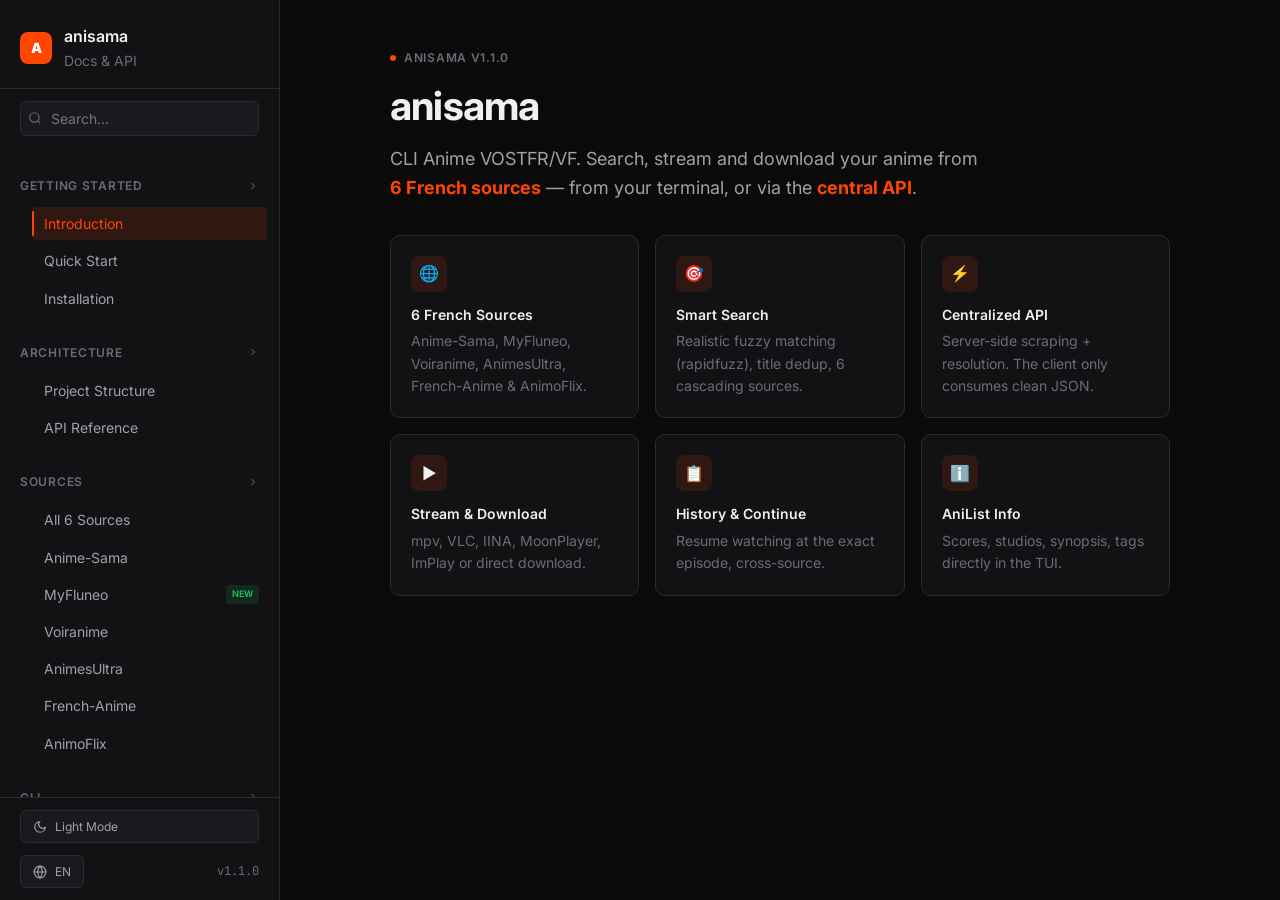
==== src/web/index.html @ baf7905d "Initial commit: anisama API v2" ====
<!DOCTYPE html>
<html lang="en" data-theme="dark">
<head>
<meta charset="UTF-8">
<meta name="viewport" content="width=device-width, initial-scale=1.0">
<title>anisama — Documentation & API Reference</title>
<link rel="preconnect" href="https://fonts.googleapis.com">
<link href="https://fonts.googleapis.com/css2?family=Inter:wght@400;500;600;700;900&family=JetBrains+Mono:wght@400;500;600&display=swap" rel="stylesheet">
<link rel="stylesheet" href="styles.css">
</head>
<body>

<div class="sidebar-overlay" id="overlay" onclick="closeSidebar()"></div>
<button class="mobile-toggle" id="menuBtn" onclick="toggleSidebar()">☰</button>

<!-- SIDEBAR -->
<aside class="sidebar" id="sidebar">
  <div class="sidebar-header">
    <div class="sidebar-logo">A</div>
    <div class="sidebar-brand">anisama<span data-i18n="sidebar.docs_api">Docs & API</span></div>
  </div>
  <div class="sidebar-search">
    <svg viewBox="0 0 24 24" fill="none" stroke="currentColor" stroke-width="2"><circle cx="11" cy="11" r="8"/><line x1="21" y1="21" x2="16.65" y2="16.65"/></svg>
    <input type="text" id="sInput" placeholder="Search..." data-i18n-placeholder="sidebar.search_placeholder" oninput="filterNav(this.value)">
  </div>
  <nav class="sidebar-nav" id="nav">
    <div class="nav-group">
      <div class="nav-group-header" onclick="toggleGroup(this)" data-i18n="nav.getting_started">Getting Started<svg viewBox="0 0 24 24" fill="none" stroke="currentColor" stroke-width="2"><polyline points="9 18 15 12 9 6"/></svg></div>
      <ul class="nav-group-items">
        <li><a class="nav-group-item active" href="#" onclick="return showPage('intro',this)" data-i18n="nav.introduction">Introduction</a></li>
        <li><a class="nav-group-item" href="#" onclick="return showPage('quick',this)" data-i18n="nav.quick_start">Quick Start</a></li>
        <li><a class="nav-group-item" href="#" onclick="return showPage('install',this)" data-i18n="nav.installation">Installation</a></li>
      </ul>
    </div>
    <div class="nav-group">
      <div class="nav-group-header" onclick="toggleGroup(this)" data-i18n="nav.architecture">Architecture<svg viewBox="0 0 24 24" fill="none" stroke="currentColor" stroke-width="2"><polyline points="9 18 15 12 9 6"/></svg></div>
      <ul class="nav-group-items">
        <li><a class="nav-group-item" href="#" onclick="return showPage('arch',this)" data-i18n="nav.project_structure">Project Structure</a></li>
        <li><a class="nav-group-item" href="#" onclick="return showPage('api-ref',this)" data-i18n="nav.api_reference">API Reference</a></li>
      </ul>
    </div>
    <div class="nav-group">
      <div class="nav-group-header" onclick="toggleGroup(this)" data-i18n="nav.sources">Sources<svg viewBox="0 0 24 24" fill="none" stroke="currentColor" stroke-width="2"><polyline points="9 18 15 12 9 6"/></svg></div>
      <ul class="nav-group-items">
        <li><a class="nav-group-item" href="#" onclick="return showPage('sources',this)" data-i18n="nav.all_sources">All 6 Sources</a></li>
        <li><a class="nav-group-item" href="#" onclick="return showPage('animesama',this)">Anime-Sama</a></li>
        <li><a class="nav-group-item" href="#" onclick="return showPage('myfluneo',this)">MyFluneo <span class="badge new">NEW</span></a></li>
        <li><a class="nav-group-item" href="#" onclick="return showPage('voiranime',this)">Voiranime</a></li>
        <li><a class="nav-group-item" href="#" onclick="return showPage('animesultra',this)">AnimesUltra</a></li>
        <li><a class="nav-group-item" href="#" onclick="return showPage('frenchanime',this)">French-Anime</a></li>
        <li><a class="nav-group-item" href="#" onclick="return showPage('animoflix',this)">AnimoFlix</a></li>
      </ul>
    </div>
    <div class="nav-group">
      <div class="nav-group-header" onclick="toggleGroup(this)" data-i18n="nav.cli">CLI<svg viewBox="0 0 24 24" fill="none" stroke="currentColor" stroke-width="2"><polyline points="9 18 15 12 9 6"/></svg></div>
      <ul class="nav-group-items">
        <li><a class="nav-group-item" href="#" onclick="return showPage('cli',this)" data-i18n="nav.commands">Commands</a></li>
        <li><a class="nav-group-item" href="#" onclick="return showPage('config',this)" data-i18n="nav.settings">Settings</a></li>
      </ul>
    </div>
    <div class="nav-group">
      <div class="nav-group-header" onclick="toggleGroup(this)" data-i18n="nav.live_demo">Live Demo<svg viewBox="0 0 24 24" fill="none" stroke="currentColor" stroke-width="2"><polyline points="9 18 15 12 9 6"/></svg></div>
      <ul class="nav-group-items">
        <li><a class="nav-group-item" href="#" onclick="return showPage('terminal',this)" data-i18n="nav.web_terminal">Web Terminal <span class="badge new">LIVE</span></a></li>
        <li><a class="nav-group-item" href="#" onclick="return showPage('cmds',this)" data-i18n="nav.terminal_cmds">Terminal Commands</a></li>
      </ul>
    </div>
    <div class="nav-group">
      <div class="nav-group-header" onclick="toggleGroup(this)" data-i18n="nav.support">Support<svg viewBox="0 0 24 24" fill="none" stroke="currentColor" stroke-width="2"><polyline points="9 18 15 12 9 6"/></svg></div>
      <ul class="nav-group-items">
        <li><a class="nav-group-item" href="#" onclick="return showPage('trouble',this)" data-i18n="nav.troubleshooting">Troubleshooting</a></li>
        <li><a class="nav-group-item" href="#" onclick="return showPage('changelog',this)" data-i18n="nav.changelog">Changelog</a></li>
      </ul>
    </div>
  </nav>
  <div class="sidebar-footer">
    <button class="theme-btn" id="themeBtn" onclick="toggleTheme()">
      <svg width="14" height="14" viewBox="0 0 24 24" fill="none" stroke="currentColor" stroke-width="2"><path d="M21 12.79A9 9 0 1 1 11.21 3 7 7 0 0 0 21 12.79z"/></svg>
      <span id="themeLabel" data-i18n="theme.dark">Dark Mode</span>
    </button>
    <button class="lang-btn" id="langBtn" onclick="toggleLang()">
      <svg width="14" height="14" viewBox="0 0 24 24" fill="none" stroke="currentColor" stroke-width="2" stroke-linecap="round" stroke-linejoin="round"><circle cx="12" cy="12" r="10"/><line x1="2" y1="12" x2="22" y2="12"/><path d="M12 2a15.3 15.3 0 0 1 4 10 15.3 15.3 0 0 1-4 10 15.3 15.3 0 0 1-4-10 15.3 15.3 0 0 1 4-10z"/></svg>
      <span id="langLabel">EN</span>
    </button>
    <span class="sidebar-ver">v1.1.0</span>
  </div>
</aside>

<!-- MAIN CONTENT -->
<main class="main">
  <div class="content">

    <!-- PAGE: Intro -->
    <div id="p-intro" class="page active">
      <div class="hero">
        <div class="hero-label"><span class="dot"></span>anisama v1.1.0</div>
        <h1 data-i18n="hero.intro.title">anisama</h1>
        <p data-i18n="hero.intro.desc">CLI Anime VOSTFR/VF. Search, stream and download your anime from <strong style="color:var(--color-accent)">6 French sources</strong> — from your terminal, or via the <strong style="color:var(--color-accent)">central API</strong>.</p>
      </div>
      <div class="grid">
        <div class="card"><div class="icon">🌐</div><h3 data-i18n="card.6_sources">6 French Sources</h3><p data-i18n="card.6_sources.desc">Anime-Sama, MyFluneo, Voiranime, AnimesUltra, French-Anime & AnimoFlix.</p></div>
        <div class="card"><div class="icon">🎯</div><h3 data-i18n="card.smart_search">Smart Search</h3><p data-i18n="card.smart_search.desc">Realistic fuzzy matching (rapidfuzz), title dedup, 6 cascading sources.</p></div>
        <div class="card"><div class="icon">⚡</div><h3 data-i18n="card.api">Centralized API</h3><p data-i18n="card.api.desc">Server-side scraping + resolution. The client only consumes clean JSON.</p></div>
        <div class="card"><div class="icon">▶️</div><h3 data-i18n="card.stream">Stream & Download</h3><p data-i18n="card.stream.desc">mpv, VLC, IINA, MoonPlayer, ImPlay or direct download.</p></div>
        <div class="card"><div class="icon">📋</div><h3 data-i18n="card.history">History & Continue</h3><p data-i18n="card.history.desc">Resume watching at the exact episode, cross-source.</p></div>
        <div class="card"><div class="icon">ℹ️</div><h3 data-i18n="card.anilist">AniList Info</h3><p data-i18n="card.anilist.desc">Scores, studios, synopsis, tags directly in the TUI.</p></div>
      </div>
    </div>

    <!-- PAGE: Quick Start -->
    <div id="p-quick" class="page">
      <div class="hero"><div class="hero-label"><span class="dot"></span>Getting Started</div><h1 data-i18n="hero.quick.title">Quick Start</h1><p data-i18n="hero.quick.desc">Install and get running in 30 seconds.</p></div>
      <div class="code-block">
        <div class="code-bar"><span class="code-dot r"></span><span class="code-dot y"></span><span class="code-dot g"></span><span class="code-title">bash</span></div>
        <div class="code-body">
<span class="c-comment" data-i18n="quick.code.comment1"># Install with pip</span>
<span class="c-cmd">$</span> pip install anisama

<span class="c-comment" data-i18n="quick.code.comment2"># Launch interactive TUI</span>
<span class="c-cmd">$</span> anisama

<span class="c-comment" data-i18n="quick.code.comment3"># Or search directly</span>
<span class="c-cmd">$</span> anisama "one piece" -e 1-5
        </div>
      </div>
      <p data-i18n="quick.tui">The interactive TUI launches automatically. <kbd>↑</kbd><kbd>↓</kbd> to navigate, <kbd>Enter</kbd> to confirm, <kbd>Esc</kbd> to go back.</p>
    </div>

    <!-- PAGE: Install -->
    <div id="p-install" class="page">
      <div class="hero"><div class="hero-label"><span class="dot"></span>Getting Started</div><h1 data-i18n="hero.install.title">Installation</h1><p data-i18n="hero.install.desc">PyPI or source — your choice.</p></div>
      <h2 data-i18n="install.pypi">From PyPI</h2>
      <div class="code-block"><div class="code-bar"><span class="code-dot r"></span><span class="code-dot y"></span><span class="code-dot g"></span><span class="code-title">bash</span></div><div class="code-body"><span class="c-cmd">$</span> pip install anisama</div></div>
      <h2 data-i18n="install.source">From Source</h2>
      <div class="code-block"><div class="code-bar"><span class="code-dot r"></span><span class="code-dot y"></span><span class="code-dot g"></span><span class="code-title">bash</span></div><div class="code-body">
<span class="c-cmd">$</span> git clone https://github.com/6sfy/anisama.git
<span class="c-cmd">$</span> cd anisama
<span class="c-cmd">$</span> pip install -e .
<span class="c-cmd">$</span> anisama
      </div></div>
      <p data-i18n="install.windows"><strong>Windows:</strong> use <code>python -m src</code> from the project root, or install with <code>pip install -e .</code></p>
      <h2 data-i18n="install.api_server">API Server (optional)</h2>
      <p data-i18n="install.api_server.desc">If you want to host your own central API:</p>
      <div class="code-block"><div class="code-bar"><span class="code-dot r"></span><span class="code-dot y"></span><span class="code-dot g"></span><span class="code-title">bash</span></div><div class="code-body">
<span class="c-cmd">$</span> cd api
<span class="c-cmd">$</span> python run.py
<span class="c-comment" data-i18n="install.api.comment"># Server starts on http://0.0.0.0:20100</span>
      </div></div>
    </div>

    <!-- PAGE: Architecture -->
    <div id="p-arch" class="page">
      <div class="hero"><div class="hero-label"><span class="dot"></span>Architecture</div><h1 data-i18n="hero.arch.title">Project Structure</h1><p data-i18n="hero.arch.desc">Modular codebase: CLI client + API server.</p></div>

      <h2 data-i18n="arch.api_server">API Server</h2>
      <div class="arch-grid">
        <div class="arch-card">
          <div class="a-title" data-i18n="arch.core">📦 Core</div>
          <div class="a-files" data-i18n="arch.core.desc">src/core/<br> <span>cache.py</span> — catalogue & merge<br> <span>scraper.py</span> — Anime-Sama / Voiranime / 3 alt sources<br> <span>scraper_myfluneo.py</span> — MyFluneo (Playwright)<br> <span>resolver.py</span> — video URL extraction<br> <span>search.py</span> — fuzzy search</div>
        </div>
        <div class="arch-card">
          <div class="a-title" data-i18n="arch.api_layer">🌐 API Layer</div>
          <div class="a-files" data-i18n="arch.api_layer.desc">src/api/<br> <span>server.py</span> — HTTP handler<br> <span>routes/</span> — search, episodes, resolve, catalog, stats, info, player<br> <span>db/</span> — SQLite + background indexer<br> <span>utils/</span> — http helpers, text utils</div>
        </div>
        <div class="arch-card">
          <div class="a-title" data-i18n="arch.web_docs">🎨 Web Docs</div>
          <div class="a-files" data-i18n="arch.web_docs.desc">src/web/<br> <span>index.html</span><br> <span>styles.css</span><br> <span>script.js</span></div>
        </div>
      </div>

      <h2 data-i18n="arch.cli_client">CLI Client</h2>
      <div class="arch-grid">
        <div class="arch-card">
          <div class="a-title" data-i18n="arch.interface">🖥️ Interface</div>
          <div class="a-files" data-i18n="arch.interface.desc">src/<br> <span>main.py</span> — TUI, menus, flows<br> <span>player.py</span> — mpv/vlc/iina detection<br> <span>api_client.py</span> — API consumer</div>
        </div>
        <div class="arch-card">
          <div class="a-title" data-i18n="arch.config">🔧 Config</div>
          <div class="a-files" data-i18n="arch.config.desc">data/<br> <span>catalog.json</span><br> <span>settings.json</span><br> <span>history.json</span></div>
        </div>
      </div>
    </div>

    <!-- PAGE: API Reference -->
    <div id="p-api-ref" class="page">
      <div class="hero"><div class="hero-label"><span class="dot"></span>API v2</div><h1 data-i18n="hero.api.title">API Reference</h1><p data-i18n="hero.api.desc">All JSON endpoints from the central API.</p></div>

      <h2 data-i18n="api.base_url">Base URL</h2>
      <div class="code-block"><div class="code-bar"><span class="code-dot r"></span><span class="code-dot y"></span><span class="code-dot g"></span><span class="code-title">url</span></div><div class="code-body">https://anisama.sexcaller.lol</div></div>

      <h2 data-i18n="api.endpoints">Endpoints</h2>
      <div class="table-wrap">
        <table>
          <thead><tr><th data-i18n="api.method">Method</th><th data-i18n="api.endpoint">Endpoint</th><th data-i18n="api.description">Description</th></tr></thead>
          <tbody>
            <tr><td><code>GET</code></td><td><code>/api/v2/search?q=QUERY</code></td><td>Search across all 6 sources. Returns deduped results with real fuzzy scores (0-100).</td></tr>
            <tr><td><code>GET</code></td><td><code>/api/v2/catalog?source=all&page=1&limit=50&q=TEXT</code></td><td>Browse the full catalog with filters, pagination and text search.</td></tr>
            <tr><td><code>GET</code></td><td><code>/api/v2/stats</code></td><td>Global stats: counts by source, top genres, year range.</td></tr>
            <tr><td><code>GET</code></td><td><code>/api/v2/episodes?source=SRC&slug=SLUG</code></td><td>Get episode list for an anime. Supports: anime-sama, myfluneo, voiranime, animesultra, frenchanime, animoflix.</td></tr>
            <tr><td><code>GET</code></td><td><code>/api/v2/resolve?url=URL&source=SRC</code></td><td>Resolve any embed URL to a direct video URL.</td></tr>
            <tr><td><code>GET</code></td><td><code>/api/v2/resolve-episode?source=SRC&slug=SLUG&num=NUM</code></td><td>Resolve a specific episode number. Uses absolute episode numbering for multi-season anime.</td></tr>
            <tr><td><code>GET</code></td><td><code>/api/v2/sources</code></td><td>List all available sources with entry counts.</td></tr>
            <tr><td><code>GET</code></td><td><code>/api/v2/info?title=TITLE</code></td><td>AniList info for an anime (score, studios, synopsis).</td></tr>
            <tr><td><code>GET</code></td><td><code>/player?url=URL&title=TITLE</code></td><td>HTML player page with iframe.</td></tr>
          </tbody>
        </table>
      </div>

      <h2 data-i18n="api.example_search">Example: Search</h2>
      <div class="code-block"><div class="code-bar"><span class="code-dot r"></span><span class="code-dot y"></span><span class="code-dot g"></span><span class="code-title">bash</span></div><div class="code-body">
<span class="c-cmd">$</span> curl "https://anisama.sexcaller.lol/api/v2/search?q=naruto"
<span class="c-comment" data-i18n="api.example_search.comment"># Returns deduped results with realistic scores</span>
      </div></div>

      <h2 data-i18n="api.example_catalog">Example: Catalog</h2>
      <div class="code-block"><div class="code-bar"><span class="code-dot r"></span><span class="code-dot y"></span><span class="code-dot g"></span><span class="code-title">bash</span></div><div class="code-body">
<span class="c-cmd">$</span> curl "https://anisama.sexcaller.lol/api/v2/catalog?source=myfluneo&limit=100"
<span class="c-cmd">$</span> curl "https://anisama.sexcaller.lol/api/v2/catalog?q=attack+on+titan"
      </div></div>
    </div>

    <!-- PAGE: All Sources -->
    <div id="p-sources" class="page">
      <div class="hero"><div class="hero-label"><span class="dot"></span>Sources</div><h1 data-i18n="hero.sources.title">6 French Sources</h1><p data-i18n="hero.sources.desc">All platforms integrated into the API and CLI.</p></div>
      <div class="src-grid">
        <div class="src-card"><div class="s-name">Anime-Sama</div><div class="s-desc" data-i18n="sources.animesama.desc">Main source. ~1500 entries. Embed players: vidmoly, sendvid, sibnet, smoothpre, streamwish, oneupload.</div><span class="s-tag" data-i18n="sources.animesama.tag">Main</span></div>
        <div class="src-card"><div class="s-name">MyFluneo</div><div class="s-desc" data-i18n="sources.myfluneo.desc">~5400 entries. Next.js SPA. Playwright scraping. Hosts: vidmoly, streamtape.</div><span class="s-tag" data-i18n="sources.myfluneo.tag">NEW</span></div>
        <div class="src-card"><div class="s-name">Voiranime</div><div class="s-desc" data-i18n="sources.voiranime.desc">~960 entries. Internal video resolution.</div><span class="s-tag" data-i18n="sources.voiranime.tag">Secondary</span></div>
        <div class="src-card"><div class="s-name">AnimesUltra</div><div class="s-desc" data-i18n="sources.animesultra.desc">~2600 entries via sitemap XML. Hosts: vidmoly, sendvid, sibnet, vidstream.</div><span class="s-tag" data-i18n="sources.animesultra.tag">NEW</span></div>
        <div class="src-card"><div class="s-name">French-Anime</div><div class="s-desc" data-i18n="sources.frenchanime.desc">Hosts: luluvdo, vidmoly, vidara. Scraped via homepage.</div><span class="s-tag" data-i18n="sources.frenchanime.tag">NEW</span></div>
        <div class="src-card"><div class="s-name">AnimoFlix</div><div class="s-desc" data-i18n="sources.animoflix.desc">Hosts: sendvid, sibnet. Playwright fallback for JS-rendered episodes.</div><span class="s-tag" data-i18n="sources.animoflix.tag">NEW</span></div>
      </div>
    </div>

    <!-- PAGE: Anime-Sama -->
    <div id="p-animesama" class="page">
      <div class="hero"><div class="hero-label"><span class="dot"></span>Sources</div><h1>Anime-Sama</h1><p data-i18n="hero.animesama.desc">Main source VOSTFR/VF.</p></div>
      <p data-i18n="animesama.p1">Anime-Sama is the main source with <strong>~1500 entries</strong>. The site uses external embed players:</p>
      <ul>
        <li data-i18n="animesama.li1"><strong>vidmoly</strong> — video embed player</li>
        <li data-i18n="animesama.li2"><strong>sendvid</strong> — direct MP4 player</li>
        <li data-i18n="animesama.li3"><strong>sibnet</strong> — russian video host</li>
        <li data-i18n="animesama.li4"><strong>smoothpre</strong> — embed player</li>
        <li data-i18n="animesama.li5"><strong>streamwish</strong> — video host</li>
        <li data-i18n="animesama.li6"><strong>oneupload</strong> — video upload</li>
      </ul>
      <p data-i18n="animesama.p2">The multiple mirror system enables automatic fallback. Speed-testing picks the fastest mirror. <code>Scan</code> / <code>Manhwa</code> / <code>Webtoon</code> seasons are automatically filtered.</p>
    </div>

    <!-- PAGE: Voiranime -->
    <div id="p-voiranime" class="page">
      <div class="hero"><div class="hero-label"><span class="dot"></span>Sources</div><h1>Voiranime</h1><p data-i18n="hero.voiranime.desc">Secondary source VOSTFR/VF.</p></div>
      <p data-i18n="voiranime.p1">Voiranime provides an alternative catalog with its own internal video resolution system. <strong>~960 entries</strong> merged into the main catalog via <code>alt_source</code>.</p>
    </div>

    <!-- PAGE: MyFluneo -->
    <div id="p-myfluneo" class="page">
      <div class="hero"><div class="hero-label"><span class="dot"></span>Sources</div><h1>MyFluneo <span style="background:rgba(34,197,94,.12);color:#22c55e;font-size:9px;font-weight:700;padding:2px 8px;border-radius:4px;text-transform:uppercase;letter-spacing:.04em">NEW</span></h1><p data-i18n="hero.myfluneo.desc">~5400 French entries.</p></div>
      <p data-i18n="myfluneo.p1">MyFluneo (myfluneo.eu) is a <strong>new French source</strong> with <strong>~5400 entries</strong> VOSTFR/VF. The site is built with Next.js:</p>
      <ul>
        <li data-i18n="myfluneo.li1"><strong>vidmoly.biz</strong> — MP4 embed player</li>
        <li data-i18n="myfluneo.li2"><strong>streamtape.com</strong> — embed player</li>
      </ul>
      <p data-i18n="myfluneo.p2">Server-side scraped with <strong>Playwright</strong> (Next.js RSC). Episodes and resolutions are pre-cacheable.</p>
    </div>

    <!-- PAGE: AnimesUltra -->
    <div id="p-animesultra" class="page">
      <div class="hero"><div class="hero-label"><span class="dot"></span>Sources</div><h1>AnimesUltra</h1><p data-i18n="hero.animesultra.desc">~2600 entries via XML sitemap.</p></div>
      <p data-i18n="animesultra.p1">AnimesUltra (ww.animesultra.org) uses a <strong>sitemap.xml</strong> to expose its full catalog (~2600 URLs).</p>
      <ul>
        <li data-i18n="animesultra.li1"><strong>vidmoly</strong>, <strong>sendvid</strong>, <strong>sibnet</strong>, <strong>vidstream.pro</strong></li>
      </ul>
      <p data-i18n="animesultra.p2">Resolution uses the <code>data-embed</code> attribute on server buttons. No dynamic JS required for the catalog.</p>
    </div>

    <!-- PAGE: French-Anime -->
    <div id="p-frenchanime" class="page">
      <div class="hero"><div class="hero-label"><span class="dot"></span>Sources</div><h1>French-Anime</h1><p data-i18n="hero.frenchanime.desc">Homepage scraping.</p></div>
      <p data-i18n="frenchanime.p1">French-Anime (french-anime.com) lists recent animes on its homepage.</p>
      <ul>
        <li data-i18n="frenchanime.li1"><strong>luluvdo.com</strong> — main host</li>
        <li data-i18n="frenchanime.li2"><strong>vidmoly.biz</strong>, <strong>vidara.to</strong></li>
      </ul>
      <p data-i18n="frenchanime.p2">Resolution goes through iframe extraction from the episode page.</p>
    </div>

    <!-- PAGE: AnimoFlix -->
    <div id="p-animoflix" class="page">
      <div class="hero"><div class="hero-label"><span class="dot"></span>Sources</div><h1>AnimoFlix</h1><p data-i18n="hero.animoflix.desc">JS-heavy site with Playwright fallback.</p></div>
      <p data-i18n="animoflix.p1">AnimoFlix (animoflix.to) is a modern site with JavaScript rendering:</p>
      <ul>
        <li data-i18n="animoflix.li1"><strong>sendvid</strong>, <strong>sibnet.ru</strong></li>
      </ul>
      <p data-i18n="animoflix.p2">The catalog is statically scraped via <code>/catalogue/</code>. Episodes use a <strong>Playwright fallback</strong> if static HTML is not enough. Server tabs are simulated via automated clicks.</p>
    </div>

    <!-- PAGE: CLI -->
    <div id="p-cli" class="page">
      <div class="hero"><div class="hero-label"><span class="dot"></span>CLI</div><h1 data-i18n="hero.cli.title">Commands</h1><p data-i18n="hero.cli.desc">All available flags.</p></div>
      <div class="table-wrap">
        <table>
          <thead><tr><th data-i18n="cli.flag">Flag</th><th data-i18n="cli.desc">Description</th></tr></thead>
          <tbody>
            <tr><td><code>--lang vostfr/vf</code></td><td data-i18n="cli.lang">Language filter</td></tr>
            <tr><td><code>--dub</code></td><td data-i18n="cli.dub">Shortcut for VF</td></tr>
            <tr><td><code>-d, --download</code></td><td data-i18n="cli.download">Download instead of stream</td></tr>
            <tr><td><code>-e, --episodes</code></td><td data-i18n="cli.episodes">Range: <code>5</code>, <code>1-5</code>, <code>1,3,5</code></td></tr>
            <tr><td><code>-p, --player</code></td><td data-i18n="cli.player">mpv, vlc, iina, moonplayer, implay</td></tr>
            <tr><td><code>-U, --update</code></td><td data-i18n="cli.update">Force catalog refresh</td></tr>
            <tr><td><code>--settings</code></td><td data-i18n="cli.settings">Settings menu</td></tr>
            <tr><td><code>-q, --quiet</code></td><td data-i18n="cli.quiet">Reduce output verbosity</td></tr>
          </tbody>
        </table>
      </div>
      <div class="code-block"><div class="code-bar"><span class="code-dot r"></span><span class="code-dot y"></span><span class="code-dot g"></span><span class="code-title">bash</span></div><div class="code-body">
<span class="c-comment" data-i18n="cli.code.comment"># Examples</span>
<span class="c-cmd">$</span> anisama "demon slayer"
<span class="c-cmd">$</span> anisama "one piece" -e 1-5
<span class="c-cmd">$</span> anisama "attack on titan" -e 1,3,5 --lang vf
<span class="c-cmd">$</span> anisama -p vlc "berserk"
      </div></div>
    </div>

    <!-- PAGE: Config -->
    <div id="p-config" class="page">
      <div class="hero"><div class="hero-label"><span class="dot"></span>CLI</div><h1 data-i18n="hero.config.title">Settings</h1><p data-i18n="hero.config.desc">Configurable options.</p></div>
      <p data-i18n="config.p1">Edit <code>data/settings.json</code> or the TUI Settings menu.</p>
      <div class="table-wrap">
        <table>
          <thead><tr><th data-i18n="config.setting">Setting</th><th data-i18n="config.default">Default</th><th data-i18n="config.description">Description</th></tr></thead>
          <tbody>
            <tr><td><code>lang</code></td><td>None</td><td data-i18n="config.lang">Default language (vostfr/vf)</td></tr>
            <tr><td><code>player</code></td><td>Auto</td><td data-i18n="config.player">Default video player</td></tr>
            <tr><td><code>prefer_mp4</code></td><td>True</td><td data-i18n="config.prefer_mp4">Prefer MP4 over HLS</td></tr>
            <tr><td><code>auto_next</code></td><td>False</td><td data-i18n="config.auto_next">Auto-play next episode</td></tr>
            <tr><td><code>download_dir</code></td><td>downloads</td><td data-i18n="config.download_dir">Download folder</td></tr>
            <tr><td><code>cache_hours</code></td><td>24</td><td data-i18n="config.cache_hours">Catalog cache lifetime</td></tr>
            <tr><td><code>proxy</code></td><td>""</td><td data-i18n="config.proxy">HTTP Proxy (e.g. http://127.0.0.1:8080)</td></tr>
          </tbody>
        </table>
      </div>
    </div>

    <!-- PAGE: Terminal -->
    <div id="p-terminal" class="page">
      <div class="hero">
        <div class="hero-label"><span class="dot live"></span>Live Demo <span style="background:rgba(34,197,94,.12);color:#22c55e;font-size:9px;font-weight:700;padding:2px 8px;border-radius:4px;text-transform:uppercase;letter-spacing:.04em">LIVE</span></div>
        <h1 data-i18n="hero.terminal.title">Web Terminal</h1>
        <p data-i18n="hero.terminal.desc">Search and explore animes live. Real API calls across all 6 sources.</p>
      </div>
      <div class="term">
        <div class="term-bar">
          <span class="term-dot r"></span><span class="term-dot y"></span><span class="term-dot g"></span>
          <span class="term-title">anisama@web ~ %</span>
        </div>
        <div class="term-body" id="termOut">
          <div class="l t-muted" data-i18n="term.welcome1">anisama Web Terminal — <span class="t-accent">help</span> for commands.</div>
          <div class="l t-muted" data-i18n="term.welcome2">Sources: Anime-Sama · MyFluneo · Voiranime · AnimesUltra · French-Anime · AnimoFlix</div>
        </div>
        <div class="term-in">
          <span class="prompt">anisama@web:~$</span>
          <input type="text" id="termIn" autofocus spellcheck="false" autocomplete="off" placeholder="help">
        </div>
      </div>
    </div>

    <!-- PAGE: Terminal Commands -->
    <div id="p-cmds" class="page">
      <div class="hero"><div class="hero-label"><span class="dot"></span>Live Demo</div><h1 data-i18n="hero.cmds.title">Terminal Commands</h1></div>
      <div class="table-wrap">
        <table>
          <thead><tr><th data-i18n="cmds.command">Command</th><th data-i18n="cmds.description">Description</th><th data-i18n="cmds.example">Example</th></tr></thead>
          <tbody>
            <tr><td><code>help</code></td><td data-i18n="cmds.help">Show help</td><td>help</td></tr>
            <tr><td><code>search &lt;query&gt;</code></td><td data-i18n="cmds.search">Search across 6 sources</td><td>search naruto</td></tr>
            <tr><td><code>[num]</code></td><td data-i18n="cmds.num">Show episodes of a result</td><td>0</td></tr>
            <tr><td><code>play &lt;ep&gt;</code></td><td data-i18n="cmds.play">Resolve video URL + open player</td><td>play 1</td></tr>
            <tr><td><code>sources</code></td><td data-i18n="cmds.sources">List the 6 sources</td><td>sources</td></tr>
            <tr><td><code>stats</code></td><td data-i18n="cmds.stats">Catalog stats</td><td>stats</td></tr>
            <tr><td><code>clear</code></td><td data-i18n="cmds.clear">Clear the terminal</td><td>clear</td></tr>
          </tbody>
        </table>
      </div>
    </div>

    <!-- PAGE: Troubleshooting -->
    <div id="p-trouble" class="page">
      <div class="hero"><div class="hero-label"><span class="dot"></span>Support</div><h1 data-i18n="hero.trouble.title">Troubleshooting</h1></div>
      <div class="ts-item"><h3 data-i18n="trouble.no_results">No results</h3><p data-i18n="trouble.no_results.desc">Search uses fuzzy matching (rapidfuzz). Try shorter terms. The search cascades through 6 sources.</p></div>
      <div class="ts-item"><h3 data-i18n="trouble.player">Player won't launch</h3><p data-i18n="trouble.player.desc">Install mpv or VLC. Use <code>anisama -p vlc "title"</code> to specify the player.</p></div>
      <div class="ts-item"><h3 data-i18n="trouble.windows">Windows import error</h3><p data-i18n="trouble.windows.desc">Run <code>python -m src</code> from the root, or <code>pip install -e .</code> then <code>anisama</code>.</p></div>
      <div class="ts-item"><h3 data-i18n="trouble.domain">Blocked domain</h3><p data-i18n="trouble.domain.desc">Run <code>anisama -U</code> to force a refresh. Auto-detection of active domains.</p></div>
      <div class="ts-item"><h3 data-i18n="trouble.resolve">API returns "Could not resolve"</h3><p data-i18n="trouble.resolve.desc">Some sources use Playwright (MyFluneo, AnimoFlix). Make sure Chromium is installed on the API server.</p></div>
    </div>

    <!-- PAGE: Changelog -->
    <div id="p-changelog" class="page">
      <div class="hero"><div class="hero-label"><span class="dot"></span>Updates</div><h1 data-i18n="hero.changelog.title">Changelog</h1></div>

      <div class="cl-entry">
        <div class="cl-head"><span class="cl-ver">v1.1.0</span><span class="cl-latest" data-i18n="changelog.v110.latest">Latest</span><span class="cl-date">2026-07-18</span></div>
        <div class="cl-body">
          <div class="cl-item"><span class="cl-tag ny">NEW</span><span class="cl-text" data-i18n="changelog.v110.new1"><strong>4 new sources</strong> : MyFluneo (~5400 entries), AnimesUltra (~2600), French-Anime, AnimoFlix. Total : <strong>6 sources</strong>.</span></div>
          <div class="cl-item"><span class="cl-tag ny">NEW</span><span class="cl-text" data-i18n="changelog.v110.new2"><strong>Central API v2</strong> — modular Python server with server-side scraping. The client only consumes clean JSON.</span></div>
          <div class="cl-item"><span class="cl-tag ny">NEW</span><span class="cl-text" data-i18n="changelog.v110.new3">API Routes : <code>/api/v2/catalog</code> (pagination + filters), <code>/api/v2/stats</code> (global stats), <code>/api/v2/resolve-episode</code> (absolute episode resolution).</span></div>
          <div class="cl-item"><span class="cl-tag fx">FIX</span><span class="cl-text" data-i18n="changelog.v110.fx1"><strong>Realistic search scores</strong> — replaces artificial scores (90% for any substring) with rapidfuzz <code>partial_ratio</code> + <code>token_set_ratio</code> with penalty for extra words. No more false positives.</span></div>
          <div class="cl-item"><span class="cl-tag fx">FIX</span><span class="cl-text" data-i18n="changelog.v110.fx2"><strong>Absolute episode numbers</strong> — multi-season episodes (e.g. Naruto Shippuden EP500) are now correctly resolved by accumulating episode counts per season.</span></div>
          <div class="cl-item"><span class="cl-tag fx">FIX</span><span class="cl-text" data-i18n="changelog.v110.fx3"><strong>Interactive menu</strong> — a saved player in settings no longer blocks the main menu launch.</span></div>
          <div class="cl-item"><span class="cl-tag fx">FIX</span><span class="cl-text" data-i18n="changelog.v110.fx4"><strong>Truncated descriptions</strong> — AniList/Jikan synopses now end with <code>...</code> instead of being cut off abruptly.</span></div>
          <div class="cl-item"><span class="cl-tag up">UP</span><span class="cl-text" data-i18n="changelog.v110.up1">Cross-source catalog merge with deduplication by normalized title (<code>alt_source</code>).</span></div>
        </div>
      </div>

      <div class="cl-entry">
        <div class="cl-head"><span class="cl-ver" style="color:var(--color-text-secondary)">v1.0.3</span><span class="cl-date" data-i18n="changelog.v103.date">Original</span></div>
        <div class="cl-body">
          <div class="cl-item"><span class="cl-text" data-i18n="changelog.v103.text">Original release by <a href="https://github.com/6sfy" style="color:var(--color-accent)">6sfy</a> with Anime-Sama and Voiranime. Local catalog, client-side scraping, basic search.</span></div>
        </div>
      </div>
    </div>

  </div>
</main>

<script src="script.js"></script>
</body>
</html>
---- src/web/styles.css ----
/* ======================================================
   anisama Web Docs — Design System
   ====================================================== */

/* ── Reset ── */
*,*::before,*::after{margin:0;padding:0;box-sizing:border-box}

/* ── Variables ── */
:root{
  --space-1:4px;--space-2:8px;--space-3:12px;--space-4:16px;--space-5:20px;--space-6:24px;--space-8:32px;--space-10:40px;--space-12:48px;--space-16:64px;
  --font-body:'Inter',-apple-system,BlinkMacSystemFont,'Segoe UI',sans-serif;
  --font-mono:'JetBrains Mono','Fira Code','Cascadia Code',monospace;
  --text-xs:.75rem;--text-sm:.875rem;--text-base:1rem;--text-lg:1.125rem;--text-xl:1.25rem;--text-2xl:1.5rem;--text-3xl:2rem;--text-4xl:2.5rem;
  --leading-tight:1.15;--leading-snug:1.35;--leading-normal:1.6;
  --weight-normal:400;--weight-medium:500;--weight-semibold:600;--weight-bold:700;--weight-black:900;
  --color-bg-primary:#0a0a0b;--color-bg-secondary:#121214;--color-bg-tertiary:#1a1a1e;--color-bg-elevated:#1e1e24;--color-bg-hover:#25252b;
  --color-border:#2a2a30;--color-border-light:#33333d;
  --color-text-primary:#f0f0f2;--color-text-secondary:#a0a0ab;--color-text-tertiary:#6b6b78;
  --color-accent:#ff4500;--color-accent-hover:#ff5c1a;--color-accent-muted:rgba(255,69,0,.12);
  --sidebar-width:280px;--content-max-width:860px;
  --shadow-sm:0 1px 2px rgba(0,0,0,.3);--shadow-md:0 4px 12px rgba(0,0,0,.4);
  --ease-out:cubic-bezier(.22,1,.36,1);--duration-fast:150ms;--duration-normal:250ms;
}
[data-theme=light]{
  --color-bg-primary:#fff;--color-bg-secondary:#f5f5f7;--color-bg-tertiary:#e8e8ed;--color-bg-elevated:#fff;--color-bg-hover:#ebebf0;
  --color-border:#d4d4dc;--color-border-light:#c7c7d0;
  --color-text-primary:#1d1d1f;--color-text-secondary:#6b6b78;--color-text-tertiary:#9a9aa6;
  --color-accent-muted:rgba(255,69,0,.08);
  --shadow-sm:0 1px 2px rgba(0,0,0,.06);--shadow-md:0 4px 12px rgba(0,0,0,.08);
}

/* ── Base ── */
html{font-size:16px;-webkit-font-smoothing:antialiased;scroll-behavior:smooth}
body{font-family:var(--font-body);font-weight:var(--weight-normal);font-size:var(--text-base);line-height:var(--leading-normal);color:var(--color-text-primary);background:var(--color-bg-primary);transition:background var(--duration-normal) var(--ease-out),color var(--duration-normal) var(--ease-out);display:flex}
::selection{background:var(--color-accent-muted)}
a{color:var(--color-accent);transition:color var(--duration-fast) var(--ease-out);text-decoration:none}
a:hover{color:var(--color-accent-hover)}
h1{font-size:var(--text-4xl);font-weight:var(--weight-bold);line-height:var(--leading-tight);letter-spacing:-.02em;margin-bottom:var(--space-4)}
h2{font-size:var(--text-2xl);font-weight:var(--weight-semibold);line-height:var(--leading-tight);letter-spacing:-.02em;margin-bottom:var(--space-3);margin-top:var(--space-12)}
h2:first-child{margin-top:0}h3{font-size:var(--text-lg);font-weight:var(--weight-semibold);margin-bottom:var(--space-2);margin-top:var(--space-8)}
p{margin-bottom:var(--space-4);color:var(--color-text-secondary)}
code{font-family:var(--font-mono);font-size:.875em;padding:.15em .4em;border-radius:4px;background:var(--color-bg-tertiary);border:1px solid var(--color-border);color:var(--color-accent)}
pre{font-family:var(--font-mono);font-size:var(--text-sm);line-height:1.7;padding:var(--space-5);border-radius:8px;background:var(--color-bg-secondary);border:1px solid var(--color-border);overflow-x:auto;margin-bottom:var(--space-5)}
pre code{padding:0;background:0 0;border:none;color:inherit}
ul,ol{padding-left:var(--space-5);margin-bottom:var(--space-5);color:var(--color-text-secondary);line-height:1.8}
li{margin-bottom:var(--space-1)}
strong{color:var(--color-text-primary)}kbd{font-family:var(--font-mono);font-size:.8em;padding:2px 6px;border-radius:4px;background:var(--color-bg-tertiary);border:1px solid var(--color-border)}

/* ── Sidebar ── */
.sidebar{position:fixed;top:0;left:0;bottom:0;width:var(--sidebar-width);background:var(--color-bg-secondary);border-right:1px solid var(--color-border);display:flex;flex-direction:column;z-index:100;overflow:hidden}
.sidebar-header{padding:var(--space-6) var(--space-5) var(--space-4);border-bottom:1px solid var(--color-border);display:flex;align-items:center;gap:var(--space-3)}
.sidebar-logo{width:32px;height:32px;border-radius:8px;background:var(--color-accent);display:flex;align-items:center;justify-content:center;font-weight:var(--weight-black);color:#fff;flex-shrink:0;font-size:14px}
.sidebar-brand{font-weight:var(--weight-semibold);font-size:var(--text-base);color:var(--color-text-primary)}
.sidebar-brand span{color:var(--color-text-tertiary);font-size:var(--text-sm);display:block;font-weight:var(--weight-normal)}
.sidebar-search{padding:var(--space-3) var(--space-5);position:relative}
.sidebar-search input{width:100%;padding:var(--space-2) var(--space-2) var(--space-2) 30px;font-family:var(--font-body);font-size:var(--text-sm);color:var(--color-text-primary);background:var(--color-bg-tertiary);border:1px solid var(--color-border);border-radius:6px;outline:none;transition:border-color var(--duration-fast) var(--ease-out)}
.sidebar-search input:focus{border-color:var(--color-accent);background:var(--color-bg-elevated)}
.sidebar-search svg{position:absolute;left:calc(var(--space-5) + 8px);top:50%;transform:translateY(-50%);width:14px;height:14px;color:var(--color-text-tertiary);pointer-events:none}
.sidebar-nav{flex:1;overflow-y:auto;padding:var(--space-3) var(--space-3) var(--space-8)}
.sidebar-nav::-webkit-scrollbar{width:4px}
.sidebar-nav::-webkit-scrollbar-thumb{background:var(--color-border);border-radius:2px}
.nav-group-header{display:flex;align-items:center;padding:var(--space-2) var(--space-2);font-size:var(--text-xs);font-weight:var(--weight-semibold);text-transform:uppercase;letter-spacing:.06em;color:var(--color-text-tertiary);cursor:pointer;user-select:none;border-radius:4px;margin-top:var(--space-2)}
.nav-group-header:hover{color:var(--color-text-secondary)}
.nav-group-header svg{margin-left:auto;width:12px;height:12px;transition:transform var(--duration-fast) var(--ease-out)}
.nav-group.collapsed .nav-group-header svg{transform:rotate(-90deg)}
.nav-group.collapsed .nav-group-items{display:none}
.nav-group-items{list-style:none;margin-top:var(--space-1)}
.nav-group-item{display:flex;align-items:center;gap:var(--space-2);padding:var(--space-1) var(--space-2) var(--space-1) var(--space-3);font-size:var(--text-sm);color:var(--color-text-secondary);border-radius:4px;cursor:pointer;text-decoration:none;position:relative;transition:all var(--duration-fast) var(--ease-out)}
.nav-group-item:hover{background:var(--color-bg-hover);color:var(--color-text-primary)}
.nav-group-item.active{color:var(--color-accent);background:var(--color-accent-muted)}
.nav-group-item.active::before{content:'';position:absolute;left:0;top:4px;bottom:4px;width:2px;background:var(--color-accent);border-radius:1px}
.nav-group-item .badge{font-size:9px;padding:1px 6px;border-radius:4px;background:var(--color-accent-muted);color:var(--color-accent);font-weight:var(--weight-semibold);margin-left:auto;text-transform:uppercase}
.nav-group-item .new{background:rgba(34,197,94,.12);color:#22c55e}
.sidebar-footer{padding:var(--space-3) var(--space-5);border-top:1px solid var(--color-border);display:flex;align-items:center;gap:var(--space-3);flex-wrap:wrap}
.theme-btn{display:flex;align-items:center;gap:var(--space-2);padding:var(--space-2) var(--space-3);border:1px solid var(--color-border);border-radius:6px;background:var(--color-bg-tertiary);cursor:pointer;font-size:var(--text-xs);color:var(--color-text-secondary);width:100%;font-family:var(--font-body);transition:all var(--duration-fast) var(--ease-out)}
.theme-btn:hover{border-color:var(--color-border-light);color:var(--color-text-primary);background:var(--color-bg-hover)}
.sidebar-ver{font-size:var(--text-xs);color:var(--color-text-tertiary);font-family:var(--font-mono);margin-left:auto}

/* ── Main layout ── */
.main{flex:1;margin-left:var(--sidebar-width);min-width:0;display:flex;flex-direction:column;min-height:100vh}
.content{max-width:var(--content-max-width);margin:0 auto;padding:var(--space-12) var(--space-10) var(--space-16);width:100%}

/* ── Pages ── */
.page{display:none}
.page.active{display:block;animation:fadeIn .25s var(--ease-out)}
@keyframes fadeIn{from{opacity:0;transform:translateY(8px)}to{opacity:1;transform:translateY(0)}}

/* ── Hero ── */
.hero{margin-bottom:var(--space-8)}
.hero-label{display:flex;align-items:center;gap:var(--space-2);font-size:var(--text-xs);font-weight:var(--weight-semibold);text-transform:uppercase;letter-spacing:.06em;color:var(--color-text-tertiary);margin-bottom:var(--space-4)}
.hero-label .dot{width:6px;height:6px;border-radius:50%;background:var(--color-accent)}
.hero-label .live{background:#22c55e;animation:pulse 2s ease-in-out infinite}
@keyframes pulse{0%,100%{opacity:1}50%{opacity:.5}}
.hero h1{font-size:var(--text-4xl)}
.hero p{font-size:var(--text-lg);color:var(--color-text-secondary);max-width:600px;margin-bottom:0}

/* ── Feature grid ── */
.grid{display:grid;grid-template-columns:repeat(auto-fit,minmax(220px,1fr));gap:var(--space-4);margin:var(--space-6) 0}
.card{background:var(--color-bg-secondary);border:1px solid var(--color-border);border-radius:10px;padding:var(--space-5);transition:border-color var(--duration-fast) var(--ease-out),transform var(--duration-fast) var(--ease-out)}
.card:hover{border-color:var(--color-border-light);transform:translateY(-2px)}
.card .icon{width:36px;height:36px;border-radius:8px;background:var(--color-accent-muted);display:flex;align-items:center;justify-content:center;margin-bottom:var(--space-3);font-size:16px}
.card h3{font-size:var(--text-sm);font-weight:var(--weight-semibold);margin-bottom:var(--space-1);margin-top:0}
.card p{font-size:var(--text-sm);color:var(--color-text-tertiary);margin-bottom:0}

/* ── Source cards ── */
.src-grid{display:grid;grid-template-columns:repeat(auto-fit,minmax(260px,1fr));gap:var(--space-4);margin:var(--space-5) 0}
.src-card{background:var(--color-bg-secondary);border:1px solid var(--color-border);border-radius:10px;padding:var(--space-5)}
.src-card .s-name{font-weight:var(--weight-semibold);margin-bottom:var(--space-1);color:var(--color-text-primary)}
.src-card .s-desc{font-size:var(--text-sm);color:var(--color-text-tertiary);margin-bottom:var(--space-3)}
.src-card .s-tag{font-size:10px;font-weight:var(--weight-semibold);color:var(--color-accent);background:var(--color-accent-muted);padding:2px 8px;border-radius:4px;display:inline-block;text-transform:uppercase;letter-spacing:.04em}

/* ── Tables ── */
.table-wrap{overflow-x:auto;border:1px solid var(--color-border);border-radius:10px;margin:var(--space-5) 0}
table{width:100%;border-collapse:collapse;font-size:var(--text-sm)}
th,td{text-align:left;padding:var(--space-3) var(--space-4);border-bottom:1px solid var(--color-border)}
th{font-weight:var(--weight-semibold);font-size:var(--text-xs);text-transform:uppercase;letter-spacing:.05em;border-bottom-width:2px;border-bottom-color:var(--color-border-light);color:var(--color-text-tertiary);background:var(--color-bg-tertiary)}
td{color:var(--color-text-secondary)}tr:last-child td{border-bottom:none}td code{font-size:12px}

/* ── Code blocks ── */
.code-block{background:var(--color-bg-secondary);border:1px solid var(--color-border);border-radius:10px;overflow:hidden;margin:var(--space-5) 0}
.code-bar{display:flex;align-items:center;gap:var(--space-2);padding:var(--space-3) var(--space-4);background:var(--color-bg-elevated);border-bottom:1px solid var(--color-border)}
.code-dot{width:10px;height:10px;border-radius:50%}.code-dot.r{background:#ff5f57}.code-dot.y{background:#febc2e}.code-dot.g{background:#28c840}
.code-title{font-size:var(--text-xs);color:var(--color-text-tertiary);font-family:var(--font-mono);margin-left:var(--space-2)}
.code-body{padding:var(--space-4);font-family:var(--font-mono);font-size:var(--text-sm);line-height:1.7;color:#e0e0e6;overflow-x:auto;white-space:pre}
.code-body span.c-comment{color:var(--color-text-tertiary)}
.code-body span.c-cmd{color:var(--color-accent)}

/* ── Terminal ── */
.term{border:1px solid var(--color-border);border-radius:10px;overflow:hidden;background:#0d0d0f;margin:var(--space-5) 0}
.term-bar{display:flex;align-items:center;gap:var(--space-2);padding:var(--space-3) var(--space-4);background:var(--color-bg-elevated);border-bottom:1px solid var(--color-border)}
.term-dot{width:10px;height:10px;border-radius:50%}.term-dot.r{background:#ff5f57}.term-dot.y{background:#febc2e}.term-dot.g{background:#28c840}
.term-title{font-size:var(--text-xs);color:var(--color-text-tertiary);font-family:var(--font-mono);margin-left:var(--space-2)}
.term-body{padding:var(--space-4);min-height:300px;max-height:400px;overflow-y:auto;font-family:var(--font-mono);font-size:var(--text-sm);line-height:1.6;color:#e0e0e6;scrollbar-width:none;-ms-overflow-style:none}
.term-body::-webkit-scrollbar{display:none}
.term-body .l{margin-bottom:2px;word-break:break-word}
.term-body .t-green{color:#4ade80}.term-body .t-red{color:#ef4444}.term-body .t-muted{color:#6b6b78}.term-body .t-accent{color:#ff4500}.term-body .t-bold{font-weight:700}.term-body .t-num{color:#ff4500;font-weight:700}
.term-in{display:flex;align-items:center;gap:var(--space-2);padding:var(--space-3) var(--space-4);background:var(--color-bg-elevated);border-top:1px solid var(--color-border)}
.term-in .prompt{color:#ff4500;font-family:var(--font-mono);font-size:var(--text-sm);flex-shrink:0;user-select:none}
.term-in input{flex:1;background:0 0;border:none;outline:none;font-family:var(--font-mono);font-size:var(--text-sm);color:#e0e0e6;caret-color:#ff4500}

/* ── Troubleshoot ── */
.ts-item{background:var(--color-bg-secondary);border:1px solid var(--color-border);border-radius:10px;padding:var(--space-5);margin-bottom:var(--space-4)}
.ts-item h3{font-size:var(--text-sm);font-weight:var(--weight-semibold);margin-bottom:var(--space-2);margin-top:0;color:var(--color-text-primary)}
.ts-item p{font-size:var(--text-sm);color:var(--color-text-tertiary);margin-bottom:0}

/* ── Changelog ── */
.cl-entry{border:1px solid var(--color-border);border-radius:10px;overflow:hidden;margin-bottom:var(--space-4)}
.cl-head{display:flex;align-items:center;gap:var(--space-3);padding:var(--space-4) var(--space-5);background:var(--color-bg-tertiary);border-bottom:1px solid var(--color-border)}
.cl-ver{font-weight:var(--weight-bold);font-size:var(--text-sm);color:var(--color-accent)}
.cl-latest{font-size:9px;font-weight:var(--weight-bold);text-transform:uppercase;background:var(--color-accent-muted);color:var(--color-accent);padding:2px 8px;border-radius:4px}
.cl-date{font-size:var(--text-xs);color:var(--color-text-tertiary);margin-left:auto}
.cl-body{padding:var(--space-4) var(--space-5);font-size:var(--text-sm);color:var(--color-text-secondary);line-height:1.7}
.cl-body .cl-item{margin-bottom:var(--space-3);display:flex;align-items:flex-start;gap:var(--space-3)}
.cl-body .cl-item:last-child{margin-bottom:0}
.cl-tag{font-size:10px;font-weight:var(--weight-bold);padding:2px 8px;border-radius:4px;text-transform:uppercase;white-space:nowrap;flex-shrink:0;margin-top:2px}
.cl-tag.rm{background:rgba(239,68,68,.12);color:#ef4444}.cl-tag.fx{background:rgba(34,197,94,.12);color:#22c55e}.cl-tag.ny{background:rgba(59,130,246,.12);color:#3b82f6}.cl-tag.up{background:rgba(168,85,247,.12);color:#a855f7}
.cl-text{flex:1}

/* ── Architecture diagram ── */
.arch-grid{display:grid;grid-template-columns:repeat(auto-fit,minmax(240px,1fr));gap:var(--space-4);margin:var(--space-5) 0}
.arch-card{background:var(--color-bg-secondary);border:1px solid var(--color-border);border-radius:10px;padding:var(--space-5)}
.arch-card .a-title{font-weight:var(--weight-semibold);font-size:var(--text-sm);margin-bottom:var(--space-2);color:var(--color-text-primary);display:flex;align-items:center;gap:var(--space-2)}
.arch-card .a-files{font-family:var(--font-mono);font-size:var(--text-xs);color:var(--color-text-tertiary);line-height:1.8}
.arch-card .a-files span{color:var(--color-accent)}

/* ── Mobile ── */
.mobile-toggle{display:none;position:fixed;top:var(--space-4);left:var(--space-4);z-index:110;width:36px;height:36px;border-radius:8px;background:var(--color-bg-secondary);border:1px solid var(--color-border);align-items:center;justify-content:center;cursor:pointer;color:var(--color-text-secondary);transition:all var(--duration-fast) var(--ease-out)}
.mobile-toggle:hover{color:var(--color-text-primary);border-color:var(--color-border-light)}
.sidebar-overlay{position:fixed;inset:0;background:rgba(0,0,0,.5);z-index:90;opacity:0;pointer-events:none;transition:opacity var(--duration-normal) var(--ease-out)}
.sidebar-overlay.active{opacity:1;pointer-events:auto}

/* ── Copy button ── */
.copy-btn{margin-left:auto;display:flex;align-items:center;justify-content:center;width:28px;height:28px;border-radius:6px;background:transparent;border:1px solid var(--color-border);color:var(--color-text-tertiary);cursor:pointer;transition:all var(--duration-fast) var(--ease-out)}
.copy-btn:hover{background:var(--color-bg-hover);color:var(--color-text-primary);border-color:var(--color-border-light)}
.copy-btn.copied{color:#22c55e;border-color:rgba(34,197,94,.3)}

/* ── Lang button ── */
.lang-btn{display:flex;align-items:center;gap:var(--space-2);padding:var(--space-2) var(--space-3);border:1px solid var(--color-border);border-radius:6px;background:var(--color-bg-tertiary);cursor:pointer;font-size:var(--text-xs);color:var(--color-text-secondary);font-family:var(--font-body);transition:all var(--duration-fast) var(--ease-out)}
.lang-btn:hover{border-color:var(--color-border-light);color:var(--color-text-primary);background:var(--color-bg-hover)}

@media(max-width:900px){
  .sidebar{transform:translateX(-100%);transition:transform var(--duration-normal) var(--ease-out)}
  .sidebar.open{transform:translateX(0)}
  .main{margin-left:0}
  .mobile-toggle{display:flex}
  .content{padding:var(--space-8) var(--space-5) var(--space-12)}
  .grid{grid-template-columns:1fr}
  .arch-grid{grid-template-columns:1fr}
  h1{font-size:var(--text-3xl)}
  .cl-item{gap:var(--space-2)}
  .cl-tag{font-size:9px;padding:1px 6px}
}
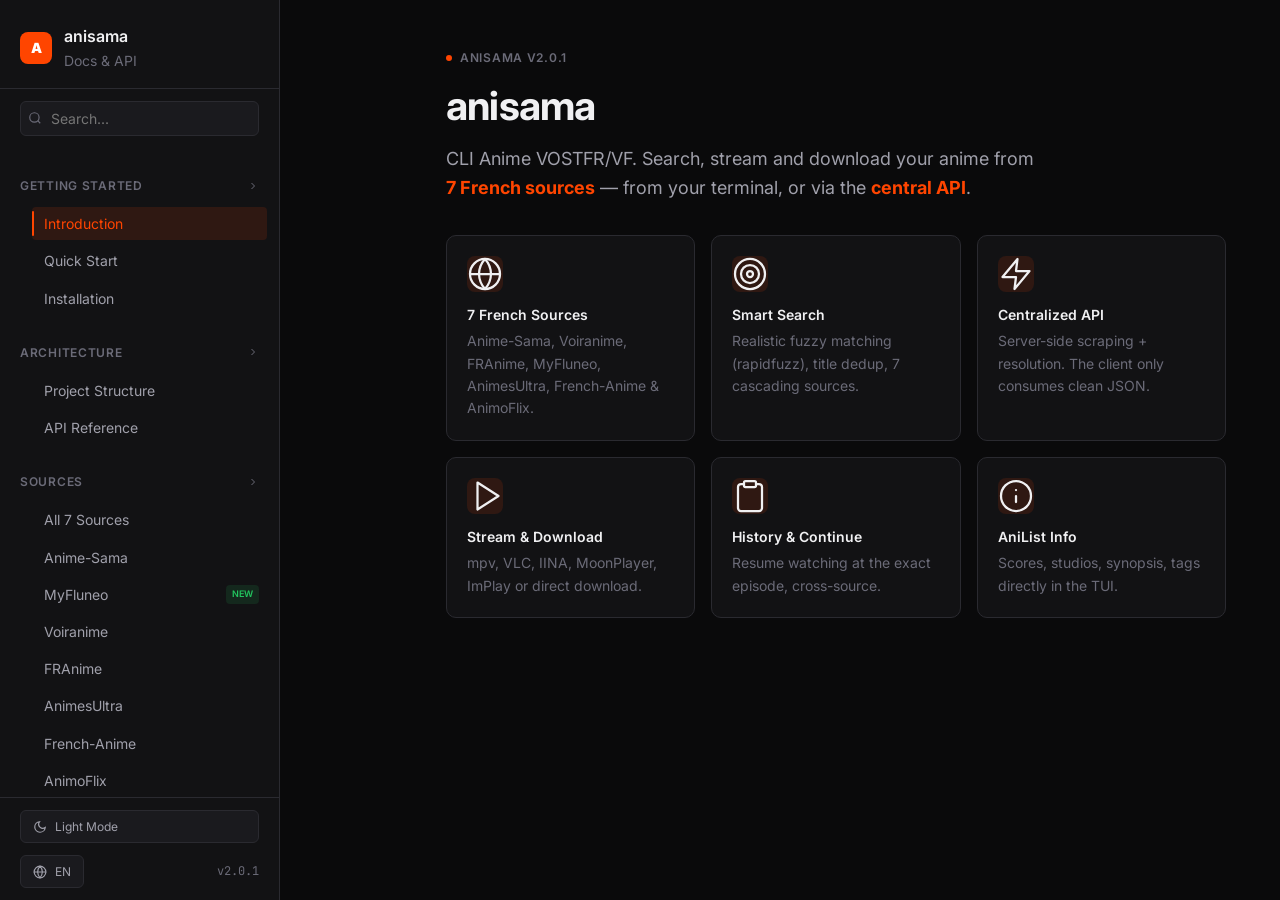
==== commit 73fc008a: "feat: v2.0.1 (security audit, Voiranime/FRAnime, web fixes) - Voiranime enabled with the new /<slug>" ====
--- a/src/web/index.html
+++ b/src/web/index.html
@@ -13,7 +13,6 @@
 <div class="sidebar-overlay" id="overlay" onclick="closeSidebar()"></div>
 <button class="mobile-toggle" id="menuBtn" onclick="toggleSidebar()">☰</button>
 
-<!-- SIDEBAR -->
 <aside class="sidebar" id="sidebar">
   <div class="sidebar-header">
     <div class="sidebar-logo">A</div>
@@ -42,10 +41,11 @@
     <div class="nav-group">
       <div class="nav-group-header" onclick="toggleGroup(this)" data-i18n="nav.sources">Sources<svg viewBox="0 0 24 24" fill="none" stroke="currentColor" stroke-width="2"><polyline points="9 18 15 12 9 6"/></svg></div>
       <ul class="nav-group-items">
-        <li><a class="nav-group-item" href="#" onclick="return showPage('sources',this)" data-i18n="nav.all_sources">All 6 Sources</a></li>
+        <li><a class="nav-group-item" href="#" onclick="return showPage('sources',this)" data-i18n="nav.all_sources">All 7 Sources</a></li>
         <li><a class="nav-group-item" href="#" onclick="return showPage('animesama',this)">Anime-Sama</a></li>
         <li><a class="nav-group-item" href="#" onclick="return showPage('myfluneo',this)">MyFluneo <span class="badge new">NEW</span></a></li>
         <li><a class="nav-group-item" href="#" onclick="return showPage('voiranime',this)">Voiranime</a></li>
+        <li><a class="nav-group-item" href="#" onclick="return showPage('franime',this)">FRAnime</a></li>
         <li><a class="nav-group-item" href="#" onclick="return showPage('animesultra',this)">AnimesUltra</a></li>
         <li><a class="nav-group-item" href="#" onclick="return showPage('frenchanime',this)">French-Anime</a></li>
         <li><a class="nav-group-item" href="#" onclick="return showPage('animoflix',this)">AnimoFlix</a></li>
@@ -82,24 +82,22 @@
       <svg width="14" height="14" viewBox="0 0 24 24" fill="none" stroke="currentColor" stroke-width="2" stroke-linecap="round" stroke-linejoin="round"><circle cx="12" cy="12" r="10"/><line x1="2" y1="12" x2="22" y2="12"/><path d="M12 2a15.3 15.3 0 0 1 4 10 15.3 15.3 0 0 1-4 10 15.3 15.3 0 0 1-4-10 15.3 15.3 0 0 1 4-10z"/></svg>
       <span id="langLabel">EN</span>
     </button>
-    <span class="sidebar-ver">v1.1.0</span>
+    <span class="sidebar-ver">v2.0.1</span>
   </div>
 </aside>
 
-<!-- MAIN CONTENT -->
 <main class="main">
   <div class="content">
 
-    <!-- PAGE: Intro -->
     <div id="p-intro" class="page active">
       <div class="hero">
-        <div class="hero-label"><span class="dot"></span>anisama v1.1.0</div>
+        <div class="hero-label"><span class="dot"></span>anisama v2.0.1</div>
         <h1 data-i18n="hero.intro.title">anisama</h1>
-        <p data-i18n="hero.intro.desc">CLI Anime VOSTFR/VF. Search, stream and download your anime from <strong style="color:var(--color-accent)">6 French sources</strong> — from your terminal, or via the <strong style="color:var(--color-accent)">central API</strong>.</p>
+        <p data-i18n="hero.intro.desc">CLI Anime VOSTFR/VF. Search, stream and download your anime from <strong style="color:var(--color-accent)">7 French sources</strong> — from your terminal, or via the <strong style="color:var(--color-accent)">central API</strong>.</p>
       </div>
       <div class="grid">
-        <div class="card"><div class="icon">🌐</div><h3 data-i18n="card.6_sources">6 French Sources</h3><p data-i18n="card.6_sources.desc">Anime-Sama, MyFluneo, Voiranime, AnimesUltra, French-Anime & AnimoFlix.</p></div>
-        <div class="card"><div class="icon">🎯</div><h3 data-i18n="card.smart_search">Smart Search</h3><p data-i18n="card.smart_search.desc">Realistic fuzzy matching (rapidfuzz), title dedup, 6 cascading sources.</p></div>
+        <div class="card"><div class="icon">🌐</div><h3 data-i18n="card.6_sources">7 French Sources</h3><p data-i18n="card.6_sources.desc">Anime-Sama, Voiranime, FRAnime, MyFluneo, AnimesUltra, French-Anime & AnimoFlix.</p></div>
+        <div class="card"><div class="icon">🎯</div><h3 data-i18n="card.smart_search">Smart Search</h3><p data-i18n="card.smart_search.desc">Realistic fuzzy matching (rapidfuzz), title dedup, 7 cascading sources.</p></div>
         <div class="card"><div class="icon">⚡</div><h3 data-i18n="card.api">Centralized API</h3><p data-i18n="card.api.desc">Server-side scraping + resolution. The client only consumes clean JSON.</p></div>
         <div class="card"><div class="icon">▶️</div><h3 data-i18n="card.stream">Stream & Download</h3><p data-i18n="card.stream.desc">mpv, VLC, IINA, MoonPlayer, ImPlay or direct download.</p></div>
         <div class="card"><div class="icon">📋</div><h3 data-i18n="card.history">History & Continue</h3><p data-i18n="card.history.desc">Resume watching at the exact episode, cross-source.</p></div>
@@ -107,7 +105,6 @@
       </div>
     </div>
 
-    <!-- PAGE: Quick Start -->
     <div id="p-quick" class="page">
       <div class="hero"><div class="hero-label"><span class="dot"></span>Getting Started</div><h1 data-i18n="hero.quick.title">Quick Start</h1><p data-i18n="hero.quick.desc">Install and get running in 30 seconds.</p></div>
       <div class="code-block">
@@ -126,7 +123,6 @@
       <p data-i18n="quick.tui">The interactive TUI launches automatically. <kbd>↑</kbd><kbd>↓</kbd> to navigate, <kbd>Enter</kbd> to confirm, <kbd>Esc</kbd> to go back.</p>
     </div>
 
-    <!-- PAGE: Install -->
     <div id="p-install" class="page">
       <div class="hero"><div class="hero-label"><span class="dot"></span>Getting Started</div><h1 data-i18n="hero.install.title">Installation</h1><p data-i18n="hero.install.desc">PyPI or source — your choice.</p></div>
       <h2 data-i18n="install.pypi">From PyPI</h2>
@@ -148,7 +144,6 @@
       </div></div>
     </div>
 
-    <!-- PAGE: Architecture -->
     <div id="p-arch" class="page">
       <div class="hero"><div class="hero-label"><span class="dot"></span>Architecture</div><h1 data-i18n="hero.arch.title">Project Structure</h1><p data-i18n="hero.arch.desc">Modular codebase: CLI client + API server.</p></div>
 
@@ -181,7 +176,6 @@
       </div>
     </div>
 
-    <!-- PAGE: API Reference -->
     <div id="p-api-ref" class="page">
       <div class="hero"><div class="hero-label"><span class="dot"></span>API v2</div><h1 data-i18n="hero.api.title">API Reference</h1><p data-i18n="hero.api.desc">All JSON endpoints from the central API.</p></div>
 
@@ -193,7 +187,7 @@
         <table>
           <thead><tr><th data-i18n="api.method">Method</th><th data-i18n="api.endpoint">Endpoint</th><th data-i18n="api.description">Description</th></tr></thead>
           <tbody>
-            <tr><td><code>GET</code></td><td><code>/api/v2/search?q=QUERY</code></td><td>Search across all 6 sources. Returns deduped results with real fuzzy scores (0-100).</td></tr>
+            <tr><td><code>GET</code></td><td><code>/api/v2/search?q=QUERY</code></td><td>Search across all 7 sources. Returns deduped results with real fuzzy scores (0-100).</td></tr>
             <tr><td><code>GET</code></td><td><code>/api/v2/catalog?source=all&page=1&limit=50&q=TEXT</code></td><td>Browse the full catalog with filters, pagination and text search.</td></tr>
             <tr><td><code>GET</code></td><td><code>/api/v2/stats</code></td><td>Global stats: counts by source, top genres, year range.</td></tr>
             <tr><td><code>GET</code></td><td><code>/api/v2/episodes?source=SRC&slug=SLUG</code></td><td>Get episode list for an anime. Supports: anime-sama, myfluneo, voiranime, animesultra, frenchanime, animoflix.</td></tr>
@@ -219,20 +213,19 @@
       </div></div>
     </div>
 
-    <!-- PAGE: All Sources -->
     <div id="p-sources" class="page">
-      <div class="hero"><div class="hero-label"><span class="dot"></span>Sources</div><h1 data-i18n="hero.sources.title">6 French Sources</h1><p data-i18n="hero.sources.desc">All platforms integrated into the API and CLI.</p></div>
+      <div class="hero"><div class="hero-label"><span class="dot"></span>Sources</div><h1 data-i18n="hero.sources.title">7 French Sources</h1><p data-i18n="hero.sources.desc">All platforms integrated into the API and CLI.</p></div>
       <div class="src-grid">
         <div class="src-card"><div class="s-name">Anime-Sama</div><div class="s-desc" data-i18n="sources.animesama.desc">Main source. ~1500 entries. Embed players: vidmoly, sendvid, sibnet, smoothpre, streamwish, oneupload.</div><span class="s-tag" data-i18n="sources.animesama.tag">Main</span></div>
         <div class="src-card"><div class="s-name">MyFluneo</div><div class="s-desc" data-i18n="sources.myfluneo.desc">~5400 entries. Next.js SPA. Playwright scraping. Hosts: vidmoly, streamtape.</div><span class="s-tag" data-i18n="sources.myfluneo.tag">NEW</span></div>
         <div class="src-card"><div class="s-name">Voiranime</div><div class="s-desc" data-i18n="sources.voiranime.desc">~960 entries. Internal video resolution.</div><span class="s-tag" data-i18n="sources.voiranime.tag">Secondary</span></div>
+        <div class="src-card"><div class="s-name">FRAnime</div><div class="s-desc" data-i18n="sources.franime.desc">Public JSON API. Fast engine, 0-based indexes, direct watch2 resolution.</div><span class="s-tag" data-i18n="sources.franime.tag">API</span></div>
         <div class="src-card"><div class="s-name">AnimesUltra</div><div class="s-desc" data-i18n="sources.animesultra.desc">~2600 entries via sitemap XML. Hosts: vidmoly, sendvid, sibnet, vidstream.</div><span class="s-tag" data-i18n="sources.animesultra.tag">NEW</span></div>
         <div class="src-card"><div class="s-name">French-Anime</div><div class="s-desc" data-i18n="sources.frenchanime.desc">Hosts: luluvdo, vidmoly, vidara. Scraped via homepage.</div><span class="s-tag" data-i18n="sources.frenchanime.tag">NEW</span></div>
         <div class="src-card"><div class="s-name">AnimoFlix</div><div class="s-desc" data-i18n="sources.animoflix.desc">Hosts: sendvid, sibnet. Playwright fallback for JS-rendered episodes.</div><span class="s-tag" data-i18n="sources.animoflix.tag">NEW</span></div>
       </div>
     </div>
 
-    <!-- PAGE: Anime-Sama -->
     <div id="p-animesama" class="page">
       <div class="hero"><div class="hero-label"><span class="dot"></span>Sources</div><h1>Anime-Sama</h1><p data-i18n="hero.animesama.desc">Main source VOSTFR/VF.</p></div>
       <p data-i18n="animesama.p1">Anime-Sama is the main source with <strong>~1500 entries</strong>. The site uses external embed players:</p>
@@ -247,13 +240,21 @@
       <p data-i18n="animesama.p2">The multiple mirror system enables automatic fallback. Speed-testing picks the fastest mirror. <code>Scan</code> / <code>Manhwa</code> / <code>Webtoon</code> seasons are automatically filtered.</p>
     </div>
 
-    <!-- PAGE: Voiranime -->
     <div id="p-voiranime" class="page">
       <div class="hero"><div class="hero-label"><span class="dot"></span>Sources</div><h1>Voiranime</h1><p data-i18n="hero.voiranime.desc">Secondary source VOSTFR/VF.</p></div>
       <p data-i18n="voiranime.p1">Voiranime provides an alternative catalog with its own internal video resolution system. <strong>~960 entries</strong> merged into the main catalog via <code>alt_source</code>.</p>
     </div>
 
-    <!-- PAGE: MyFluneo -->
+    <div id="p-franime" class="page">
+      <div class="hero"><div class="hero-label"><span class="dot"></span>Sources</div><h1>FRAnime</h1><p data-i18n="hero.franime.desc">Public JSON API with VOSTFR/VF.</p></div>
+      <p data-i18n="franime.p1">FRAnime (franime.fr) exposes a public JSON API (<code>api.franime.fr</code>). The fast engine queries it directly: no HTML scraping, no Playwright.</p>
+      <ul>
+        <li data-i18n="franime.li1"><strong>0-based episode indexes</strong> — fixes the old 1-based <code>404 Aucun lecteur disponible</code>.</li>
+        <li data-i18n="franime.li2"><strong>Direct watch2 resolution</strong> — returns the embed URL used by the player.</li>
+        <li data-i18n="franime.li3"><strong>VOSTFR/VF</strong> — language selection via <code>&amp;lang=vo|vf</code>.</li>
+      </ul>
+    </div>
+
     <div id="p-myfluneo" class="page">
       <div class="hero"><div class="hero-label"><span class="dot"></span>Sources</div><h1>MyFluneo <span style="background:rgba(34,197,94,.12);color:#22c55e;font-size:9px;font-weight:700;padding:2px 8px;border-radius:4px;text-transform:uppercase;letter-spacing:.04em">NEW</span></h1><p data-i18n="hero.myfluneo.desc">~5400 French entries.</p></div>
       <p data-i18n="myfluneo.p1">MyFluneo (myfluneo.eu) is a <strong>new French source</strong> with <strong>~5400 entries</strong> VOSTFR/VF. The site is built with Next.js:</p>
@@ -264,7 +265,6 @@
       <p data-i18n="myfluneo.p2">Server-side scraped with <strong>Playwright</strong> (Next.js RSC). Episodes and resolutions are pre-cacheable.</p>
     </div>
 
-    <!-- PAGE: AnimesUltra -->
     <div id="p-animesultra" class="page">
       <div class="hero"><div class="hero-label"><span class="dot"></span>Sources</div><h1>AnimesUltra</h1><p data-i18n="hero.animesultra.desc">~2600 entries via XML sitemap.</p></div>
       <p data-i18n="animesultra.p1">AnimesUltra (ww.animesultra.org) uses a <strong>sitemap.xml</strong> to expose its full catalog (~2600 URLs).</p>
@@ -274,7 +274,6 @@
       <p data-i18n="animesultra.p2">Resolution uses the <code>data-embed</code> attribute on server buttons. No dynamic JS required for the catalog.</p>
     </div>
 
-    <!-- PAGE: French-Anime -->
     <div id="p-frenchanime" class="page">
       <div class="hero"><div class="hero-label"><span class="dot"></span>Sources</div><h1>French-Anime</h1><p data-i18n="hero.frenchanime.desc">Homepage scraping.</p></div>
       <p data-i18n="frenchanime.p1">French-Anime (french-anime.com) lists recent animes on its homepage.</p>
@@ -285,7 +284,6 @@
       <p data-i18n="frenchanime.p2">Resolution goes through iframe extraction from the episode page.</p>
     </div>
 
-    <!-- PAGE: AnimoFlix -->
     <div id="p-animoflix" class="page">
       <div class="hero"><div class="hero-label"><span class="dot"></span>Sources</div><h1>AnimoFlix</h1><p data-i18n="hero.animoflix.desc">JS-heavy site with Playwright fallback.</p></div>
       <p data-i18n="animoflix.p1">AnimoFlix (animoflix.to) is a modern site with JavaScript rendering:</p>
@@ -295,7 +293,6 @@
       <p data-i18n="animoflix.p2">The catalog is statically scraped via <code>/catalogue/</code>. Episodes use a <strong>Playwright fallback</strong> if static HTML is not enough. Server tabs are simulated via automated clicks.</p>
     </div>
 
-    <!-- PAGE: CLI -->
     <div id="p-cli" class="page">
       <div class="hero"><div class="hero-label"><span class="dot"></span>CLI</div><h1 data-i18n="hero.cli.title">Commands</h1><p data-i18n="hero.cli.desc">All available flags.</p></div>
       <div class="table-wrap">
@@ -322,7 +319,6 @@
       </div></div>
     </div>
 
-    <!-- PAGE: Config -->
     <div id="p-config" class="page">
       <div class="hero"><div class="hero-label"><span class="dot"></span>CLI</div><h1 data-i18n="hero.config.title">Settings</h1><p data-i18n="hero.config.desc">Configurable options.</p></div>
       <p data-i18n="config.p1">Edit <code>data/settings.json</code> or the TUI Settings menu.</p>
@@ -342,12 +338,11 @@
       </div>
     </div>
 
-    <!-- PAGE: Terminal -->
     <div id="p-terminal" class="page">
       <div class="hero">
         <div class="hero-label"><span class="dot live"></span>Live Demo <span style="background:rgba(34,197,94,.12);color:#22c55e;font-size:9px;font-weight:700;padding:2px 8px;border-radius:4px;text-transform:uppercase;letter-spacing:.04em">LIVE</span></div>
         <h1 data-i18n="hero.terminal.title">Web Terminal</h1>
-        <p data-i18n="hero.terminal.desc">Search and explore animes live. Real API calls across all 6 sources.</p>
+        <p data-i18n="hero.terminal.desc">Search and explore animes live. Real API calls across all 7 sources.</p>
       </div>
       <div class="term">
         <div class="term-bar">
@@ -356,7 +351,7 @@
         </div>
         <div class="term-body" id="termOut">
           <div class="l t-muted" data-i18n="term.welcome1">anisama Web Terminal — <span class="t-accent">help</span> for commands.</div>
-          <div class="l t-muted" data-i18n="term.welcome2">Sources: Anime-Sama · MyFluneo · Voiranime · AnimesUltra · French-Anime · AnimoFlix</div>
+          <div class="l t-muted" data-i18n="term.welcome2">Sources: Anime-Sama · FRAnime · MyFluneo · Voiranime · AnimesUltra · French-Anime · AnimoFlix</div>
         </div>
         <div class="term-in">
           <span class="prompt">anisama@web:~$</span>
@@ -365,7 +360,6 @@
       </div>
     </div>
 
-    <!-- PAGE: Terminal Commands -->
     <div id="p-cmds" class="page">
       <div class="hero"><div class="hero-label"><span class="dot"></span>Live Demo</div><h1 data-i18n="hero.cmds.title">Terminal Commands</h1></div>
       <div class="table-wrap">
@@ -373,10 +367,10 @@
           <thead><tr><th data-i18n="cmds.command">Command</th><th data-i18n="cmds.description">Description</th><th data-i18n="cmds.example">Example</th></tr></thead>
           <tbody>
             <tr><td><code>help</code></td><td data-i18n="cmds.help">Show help</td><td>help</td></tr>
-            <tr><td><code>search &lt;query&gt;</code></td><td data-i18n="cmds.search">Search across 6 sources</td><td>search naruto</td></tr>
+            <tr><td><code>search &lt;query&gt;</code></td><td data-i18n="cmds.search">Search across 7 sources</td><td>search naruto</td></tr>
             <tr><td><code>[num]</code></td><td data-i18n="cmds.num">Show episodes of a result</td><td>0</td></tr>
             <tr><td><code>play &lt;ep&gt;</code></td><td data-i18n="cmds.play">Resolve video URL + open player</td><td>play 1</td></tr>
-            <tr><td><code>sources</code></td><td data-i18n="cmds.sources">List the 6 sources</td><td>sources</td></tr>
+            <tr><td><code>sources</code></td><td data-i18n="cmds.sources">List the 7 sources</td><td>sources</td></tr>
             <tr><td><code>stats</code></td><td data-i18n="cmds.stats">Catalog stats</td><td>stats</td></tr>
             <tr><td><code>clear</code></td><td data-i18n="cmds.clear">Clear the terminal</td><td>clear</td></tr>
           </tbody>
@@ -384,22 +378,48 @@
       </div>
     </div>
 
-    <!-- PAGE: Troubleshooting -->
     <div id="p-trouble" class="page">
       <div class="hero"><div class="hero-label"><span class="dot"></span>Support</div><h1 data-i18n="hero.trouble.title">Troubleshooting</h1></div>
-      <div class="ts-item"><h3 data-i18n="trouble.no_results">No results</h3><p data-i18n="trouble.no_results.desc">Search uses fuzzy matching (rapidfuzz). Try shorter terms. The search cascades through 6 sources.</p></div>
+      <div class="ts-item"><h3 data-i18n="trouble.no_results">No results</h3><p data-i18n="trouble.no_results.desc">Search uses fuzzy matching (rapidfuzz). Try shorter terms. The search cascades through 7 sources.</p></div>
       <div class="ts-item"><h3 data-i18n="trouble.player">Player won't launch</h3><p data-i18n="trouble.player.desc">Install mpv or VLC. Use <code>anisama -p vlc "title"</code> to specify the player.</p></div>
       <div class="ts-item"><h3 data-i18n="trouble.windows">Windows import error</h3><p data-i18n="trouble.windows.desc">Run <code>python -m src</code> from the root, or <code>pip install -e .</code> then <code>anisama</code>.</p></div>
       <div class="ts-item"><h3 data-i18n="trouble.domain">Blocked domain</h3><p data-i18n="trouble.domain.desc">Run <code>anisama -U</code> to force a refresh. Auto-detection of active domains.</p></div>
       <div class="ts-item"><h3 data-i18n="trouble.resolve">API returns "Could not resolve"</h3><p data-i18n="trouble.resolve.desc">Some sources use Playwright (MyFluneo, AnimoFlix). Make sure Chromium is installed on the API server.</p></div>
     </div>
 
-    <!-- PAGE: Changelog -->
     <div id="p-changelog" class="page">
       <div class="hero"><div class="hero-label"><span class="dot"></span>Updates</div><h1 data-i18n="hero.changelog.title">Changelog</h1></div>
 
       <div class="cl-entry">
-        <div class="cl-head"><span class="cl-ver">v1.1.0</span><span class="cl-latest" data-i18n="changelog.v110.latest">Latest</span><span class="cl-date">2026-07-18</span></div>
+        <div class="cl-head"><span class="cl-ver">v2.0.1</span><span class="cl-latest" data-i18n="changelog.v201.latest">Latest</span><span class="cl-date">2026-10-28</span></div>
+        <div class="cl-body">
+          <div class="cl-item"><span class="cl-tag ny">NEW</span><span class="cl-text" data-i18n="changelog.v201.new1"><strong>Voiranime</strong> : fixed and enabled by default (new <code>/&lt;slug&gt;/</code> URLs, saga pages, VF/VOSTFR, direct stream resolution).</span></div>
+          <div class="cl-item"><span class="cl-tag ny">NEW</span><span class="cl-text" data-i18n="changelog.v201.new2"><strong>Anime-Sama resolution</strong> : selects the best resolvable mirror (ansembed/embed4me) and returns a direct <code>m3u8</code> stream.</span></div>
+          <div class="cl-item"><span class="cl-tag ny">NEW</span><span class="cl-text" data-i18n="changelog.v201.new3"><strong>404 page</strong> for mistyped URLs; API routes still return JSON errors.</span></div>
+          <div class="cl-item"><span class="cl-tag ny">NEW</span><span class="cl-text" data-i18n="changelog.v201.new4"><strong>Security</strong> : tiered rate limiting, opaque errors with <code>request_id</code>, HSTS/CSP, CORS whitelist, optional Bearer token, <code>robots.txt</code>.</span></div>
+          <div class="cl-item"><span class="cl-tag fx">FIX</span><span class="cl-text" data-i18n="changelog.v201.fx1"><strong>Anime-Sama</strong> : scan/one-shot seasons no longer pollute episode numbering.</span></div>
+          <div class="cl-item"><span class="cl-tag fx">FIX</span><span class="cl-text" data-i18n="changelog.v201.fx2"><strong>Episode cache</strong> : resolving one episode stores the full list without erasing already-resolved URLs.</span></div>
+          <div class="cl-item"><span class="cl-tag fx">FIX</span><span class="cl-text" data-i18n="changelog.v201.fx3"><strong>Sources</strong> : FRAnime was missing from the docs; all 7 sources are now listed and documented.</span></div>
+          <div class="cl-item"><span class="cl-tag up">UP</span><span class="cl-text" data-i18n="changelog.v201.up1"><strong>Light mode</strong> : warm cream theme with readable code blocks, tables and terminal.</span></div>
+        </div>
+      </div>
+
+      <div class="cl-entry">
+        <div class="cl-head"><span class="cl-ver">v2.0.0</span><span class="cl-date">2026-10-23</span></div>
+        <div class="cl-body">
+          <div class="cl-item"><span class="cl-tag ny">NEW</span><span class="cl-text" data-i18n="changelog.v200.new1"><strong>Fast engine</strong> : Anime-Sama + FRAnime via direct API extraction (10-50x faster, no BeautifulSoup, no Playwright).</span></div>
+          <div class="cl-item"><span class="cl-tag ny">NEW</span><span class="cl-text" data-i18n="changelog.v200.new2">New endpoints : <code>/api/v2/seasons</code>, <code>/api/v2/hosts</code>, <code>/api/v2/engine</code>, <code>/health</code>.</span></div>
+          <div class="cl-item"><span class="cl-tag ny">NEW</span><span class="cl-text" data-i18n="changelog.v200.new3">Parallel API/local resolution with cache write-back and <code>fresh=1</code> re-resolve for dead URLs.</span></div>
+          <div class="cl-item"><span class="cl-tag fx">FIX</span><span class="cl-text" data-i18n="changelog.v200.fx1"><strong>Scores clamped to 0-100</strong> : no more percentages above 100% in search results.</span></div>
+          <div class="cl-item"><span class="cl-tag fx">FIX</span><span class="cl-text" data-i18n="changelog.v200.fx2"><strong>Playback</strong> : the CLI resolves embed URLs (uqload, etc.) to a direct stream before playback; watch2 pages fall back to the browser.</span></div>
+          <div class="cl-item"><span class="cl-tag fx">FIX</span><span class="cl-text" data-i18n="changelog.v200.fx3"><strong>Pterodactyl</strong> : listen on <code>SERVER_PORT</code>, automatic fallback to <code>0.0.0.0</code> when <code>HOST</code> is not a local interface.</span></div>
+          <div class="cl-item"><span class="cl-tag fx">FIX</span><span class="cl-text" data-i18n="changelog.v200.fx4"><strong>Web docs</strong> : fixed navigation and accessibility layer (<code>a11y.js</code> loaded after <code>script.js</code>).</span></div>
+          <div class="cl-item"><span class="cl-tag up">UP</span><span class="cl-text" data-i18n="changelog.v200.up1">Playwright is now optional: lighter install, no more full disks on small containers.</span></div>
+        </div>
+      </div>
+
+      <div class="cl-entry">
+        <div class="cl-head"><span class="cl-ver">v1.1.0</span><span class="cl-date">2026-07-18</span></div>
         <div class="cl-body">
           <div class="cl-item"><span class="cl-tag ny">NEW</span><span class="cl-text" data-i18n="changelog.v110.new1"><strong>4 new sources</strong> : MyFluneo (~5400 entries), AnimesUltra (~2600), French-Anime, AnimoFlix. Total : <strong>6 sources</strong>.</span></div>
           <div class="cl-item"><span class="cl-tag ny">NEW</span><span class="cl-text" data-i18n="changelog.v110.new2"><strong>Central API v2</strong> — modular Python server with server-side scraping. The client only consumes clean JSON.</span></div>
@@ -424,5 +444,6 @@
 </main>
 
 <script src="script.js"></script>
+<script src="a11y.js"></script>
 </body>
 </html>
--- a/src/web/styles.css
+++ b/src/web/styles.css
@@ -1,12 +1,7 @@
-/* ======================================================
-   anisama Web Docs — Design System
-   ====================================================== */
-
-/* ── Reset ── */
 *,*::before,*::after{margin:0;padding:0;box-sizing:border-box}
 
-/* ── Variables ── */
 :root{
+  color-scheme:dark;
   --space-1:4px;--space-2:8px;--space-3:12px;--space-4:16px;--space-5:20px;--space-6:24px;--space-8:32px;--space-10:40px;--space-12:48px;--space-16:64px;
   --font-body:'Inter',-apple-system,BlinkMacSystemFont,'Segoe UI',sans-serif;
   --font-mono:'JetBrains Mono','Fira Code','Cascadia Code',monospace;
@@ -17,19 +12,22 @@
   --color-border:#2a2a30;--color-border-light:#33333d;
   --color-text-primary:#f0f0f2;--color-text-secondary:#a0a0ab;--color-text-tertiary:#6b6b78;
   --color-accent:#ff4500;--color-accent-hover:#ff5c1a;--color-accent-muted:rgba(255,69,0,.12);
+  --color-code-text:#e0e0e6;--color-code-comment:#6b6b78;
+  --color-term-bg:#0d0d0f;--color-term-bar:#1e1e24;--color-term-border:#2a2a30;--color-term-text:#e0e0e6;--color-term-muted:#9a94a3;
   --sidebar-width:280px;--content-max-width:860px;
   --shadow-sm:0 1px 2px rgba(0,0,0,.3);--shadow-md:0 4px 12px rgba(0,0,0,.4);
   --ease-out:cubic-bezier(.22,1,.36,1);--duration-fast:150ms;--duration-normal:250ms;
 }
 [data-theme=light]{
-  --color-bg-primary:#fff;--color-bg-secondary:#f5f5f7;--color-bg-tertiary:#e8e8ed;--color-bg-elevated:#fff;--color-bg-hover:#ebebf0;
-  --color-border:#d4d4dc;--color-border-light:#c7c7d0;
-  --color-text-primary:#1d1d1f;--color-text-secondary:#6b6b78;--color-text-tertiary:#9a9aa6;
-  --color-accent-muted:rgba(255,69,0,.08);
-  --shadow-sm:0 1px 2px rgba(0,0,0,.06);--shadow-md:0 4px 12px rgba(0,0,0,.08);
+  color-scheme:light;
+  --color-bg-primary:#f7f1e6;--color-bg-secondary:#efe7d8;--color-bg-tertiary:#e5dac6;--color-bg-elevated:#fdf9f1;--color-bg-hover:#e0d3bd;
+  --color-border:#d3c5ae;--color-border-light:#c4b397;
+  --color-text-primary:#2b241a;--color-text-secondary:#5d5344;--color-text-tertiary:#6b5e4c;
+  --color-accent:#b93a0b;--color-accent-hover:#9c3007;--color-accent-muted:rgba(185,58,11,.10);
+  --color-code-text:#3a3125;--color-code-comment:#6b5e4c;
+  --shadow-sm:0 1px 2px rgba(58,42,20,.08);--shadow-md:0 4px 12px rgba(58,42,20,.10);
 }
 
-/* ── Base ── */
 html{font-size:16px;-webkit-font-smoothing:antialiased;scroll-behavior:smooth}
 body{font-family:var(--font-body);font-weight:var(--weight-normal);font-size:var(--text-base);line-height:var(--leading-normal);color:var(--color-text-primary);background:var(--color-bg-primary);transition:background var(--duration-normal) var(--ease-out),color var(--duration-normal) var(--ease-out);display:flex}
 ::selection{background:var(--color-accent-muted)}
@@ -46,7 +44,6 @@
 li{margin-bottom:var(--space-1)}
 strong{color:var(--color-text-primary)}kbd{font-family:var(--font-mono);font-size:.8em;padding:2px 6px;border-radius:4px;background:var(--color-bg-tertiary);border:1px solid var(--color-border)}
 
-/* ── Sidebar ── */
 .sidebar{position:fixed;top:0;left:0;bottom:0;width:var(--sidebar-width);background:var(--color-bg-secondary);border-right:1px solid var(--color-border);display:flex;flex-direction:column;z-index:100;overflow:hidden}
 .sidebar-header{padding:var(--space-6) var(--space-5) var(--space-4);border-bottom:1px solid var(--color-border);display:flex;align-items:center;gap:var(--space-3)}
 .sidebar-logo{width:32px;height:32px;border-radius:8px;background:var(--color-accent);display:flex;align-items:center;justify-content:center;font-weight:var(--weight-black);color:#fff;flex-shrink:0;font-size:14px}
@@ -76,16 +73,13 @@
 .theme-btn:hover{border-color:var(--color-border-light);color:var(--color-text-primary);background:var(--color-bg-hover)}
 .sidebar-ver{font-size:var(--text-xs);color:var(--color-text-tertiary);font-family:var(--font-mono);margin-left:auto}
 
-/* ── Main layout ── */
 .main{flex:1;margin-left:var(--sidebar-width);min-width:0;display:flex;flex-direction:column;min-height:100vh}
 .content{max-width:var(--content-max-width);margin:0 auto;padding:var(--space-12) var(--space-10) var(--space-16);width:100%}
 
-/* ── Pages ── */
 .page{display:none}
 .page.active{display:block;animation:fadeIn .25s var(--ease-out)}
 @keyframes fadeIn{from{opacity:0;transform:translateY(8px)}to{opacity:1;transform:translateY(0)}}
 
-/* ── Hero ── */
 .hero{margin-bottom:var(--space-8)}
 .hero-label{display:flex;align-items:center;gap:var(--space-2);font-size:var(--text-xs);font-weight:var(--weight-semibold);text-transform:uppercase;letter-spacing:.06em;color:var(--color-text-tertiary);margin-bottom:var(--space-4)}
 .hero-label .dot{width:6px;height:6px;border-radius:50%;background:var(--color-accent)}
@@ -94,7 +88,6 @@
 .hero h1{font-size:var(--text-4xl)}
 .hero p{font-size:var(--text-lg);color:var(--color-text-secondary);max-width:600px;margin-bottom:0}
 
-/* ── Feature grid ── */
 .grid{display:grid;grid-template-columns:repeat(auto-fit,minmax(220px,1fr));gap:var(--space-4);margin:var(--space-6) 0}
 .card{background:var(--color-bg-secondary);border:1px solid var(--color-border);border-radius:10px;padding:var(--space-5);transition:border-color var(--duration-fast) var(--ease-out),transform var(--duration-fast) var(--ease-out)}
 .card:hover{border-color:var(--color-border-light);transform:translateY(-2px)}
@@ -102,48 +95,42 @@
 .card h3{font-size:var(--text-sm);font-weight:var(--weight-semibold);margin-bottom:var(--space-1);margin-top:0}
 .card p{font-size:var(--text-sm);color:var(--color-text-tertiary);margin-bottom:0}
 
-/* ── Source cards ── */
 .src-grid{display:grid;grid-template-columns:repeat(auto-fit,minmax(260px,1fr));gap:var(--space-4);margin:var(--space-5) 0}
 .src-card{background:var(--color-bg-secondary);border:1px solid var(--color-border);border-radius:10px;padding:var(--space-5)}
 .src-card .s-name{font-weight:var(--weight-semibold);margin-bottom:var(--space-1);color:var(--color-text-primary)}
 .src-card .s-desc{font-size:var(--text-sm);color:var(--color-text-tertiary);margin-bottom:var(--space-3)}
 .src-card .s-tag{font-size:10px;font-weight:var(--weight-semibold);color:var(--color-accent);background:var(--color-accent-muted);padding:2px 8px;border-radius:4px;display:inline-block;text-transform:uppercase;letter-spacing:.04em}
 
-/* ── Tables ── */
 .table-wrap{overflow-x:auto;border:1px solid var(--color-border);border-radius:10px;margin:var(--space-5) 0}
 table{width:100%;border-collapse:collapse;font-size:var(--text-sm)}
 th,td{text-align:left;padding:var(--space-3) var(--space-4);border-bottom:1px solid var(--color-border)}
 th{font-weight:var(--weight-semibold);font-size:var(--text-xs);text-transform:uppercase;letter-spacing:.05em;border-bottom-width:2px;border-bottom-color:var(--color-border-light);color:var(--color-text-tertiary);background:var(--color-bg-tertiary)}
 td{color:var(--color-text-secondary)}tr:last-child td{border-bottom:none}td code{font-size:12px}
 
-/* ── Code blocks ── */
 .code-block{background:var(--color-bg-secondary);border:1px solid var(--color-border);border-radius:10px;overflow:hidden;margin:var(--space-5) 0}
 .code-bar{display:flex;align-items:center;gap:var(--space-2);padding:var(--space-3) var(--space-4);background:var(--color-bg-elevated);border-bottom:1px solid var(--color-border)}
 .code-dot{width:10px;height:10px;border-radius:50%}.code-dot.r{background:#ff5f57}.code-dot.y{background:#febc2e}.code-dot.g{background:#28c840}
 .code-title{font-size:var(--text-xs);color:var(--color-text-tertiary);font-family:var(--font-mono);margin-left:var(--space-2)}
-.code-body{padding:var(--space-4);font-family:var(--font-mono);font-size:var(--text-sm);line-height:1.7;color:#e0e0e6;overflow-x:auto;white-space:pre}
-.code-body span.c-comment{color:var(--color-text-tertiary)}
+.code-body{padding:var(--space-4);font-family:var(--font-mono);font-size:var(--text-sm);line-height:1.7;color:var(--color-code-text);overflow-x:auto;white-space:pre}
+.code-body span.c-comment{color:var(--color-code-comment)}
 .code-body span.c-cmd{color:var(--color-accent)}
 
-/* ── Terminal ── */
-.term{border:1px solid var(--color-border);border-radius:10px;overflow:hidden;background:#0d0d0f;margin:var(--space-5) 0}
-.term-bar{display:flex;align-items:center;gap:var(--space-2);padding:var(--space-3) var(--space-4);background:var(--color-bg-elevated);border-bottom:1px solid var(--color-border)}
+.term{border:1px solid var(--color-term-border);border-radius:10px;overflow:hidden;background:var(--color-term-bg);margin:var(--space-5) 0}
+.term-bar{display:flex;align-items:center;gap:var(--space-2);padding:var(--space-3) var(--space-4);background:var(--color-term-bar);border-bottom:1px solid var(--color-term-border)}
 .term-dot{width:10px;height:10px;border-radius:50%}.term-dot.r{background:#ff5f57}.term-dot.y{background:#febc2e}.term-dot.g{background:#28c840}
-.term-title{font-size:var(--text-xs);color:var(--color-text-tertiary);font-family:var(--font-mono);margin-left:var(--space-2)}
-.term-body{padding:var(--space-4);min-height:300px;max-height:400px;overflow-y:auto;font-family:var(--font-mono);font-size:var(--text-sm);line-height:1.6;color:#e0e0e6;scrollbar-width:none;-ms-overflow-style:none}
+.term-title{font-size:var(--text-xs);color:var(--color-term-muted);font-family:var(--font-mono);margin-left:var(--space-2)}
+.term-body{padding:var(--space-4);min-height:300px;max-height:400px;overflow-y:auto;font-family:var(--font-mono);font-size:var(--text-sm);line-height:1.6;color:var(--color-term-text);scrollbar-width:none;-ms-overflow-style:none}
 .term-body::-webkit-scrollbar{display:none}
 .term-body .l{margin-bottom:2px;word-break:break-word}
-.term-body .t-green{color:#4ade80}.term-body .t-red{color:#ef4444}.term-body .t-muted{color:#6b6b78}.term-body .t-accent{color:#ff4500}.term-body .t-bold{font-weight:700}.term-body .t-num{color:#ff4500;font-weight:700}
-.term-in{display:flex;align-items:center;gap:var(--space-2);padding:var(--space-3) var(--space-4);background:var(--color-bg-elevated);border-top:1px solid var(--color-border)}
+.term-body .t-green{color:#4ade80}.term-body .t-red{color:#ef4444}.term-body .t-muted{color:var(--color-term-muted)}.term-body .t-accent{color:#ff6a2a}.term-body .t-bold{font-weight:700}.term-body .t-num{color:#ff6a2a;font-weight:700}
+.term-in{display:flex;align-items:center;gap:var(--space-2);padding:var(--space-3) var(--space-4);background:var(--color-term-bar);border-top:1px solid var(--color-term-border)}
 .term-in .prompt{color:#ff4500;font-family:var(--font-mono);font-size:var(--text-sm);flex-shrink:0;user-select:none}
-.term-in input{flex:1;background:0 0;border:none;outline:none;font-family:var(--font-mono);font-size:var(--text-sm);color:#e0e0e6;caret-color:#ff4500}
+.term-in input{flex:1;background:0 0;border:none;outline:none;font-family:var(--font-mono);font-size:var(--text-sm);color:var(--color-term-text);caret-color:#ff4500}
 
-/* ── Troubleshoot ── */
 .ts-item{background:var(--color-bg-secondary);border:1px solid var(--color-border);border-radius:10px;padding:var(--space-5);margin-bottom:var(--space-4)}
 .ts-item h3{font-size:var(--text-sm);font-weight:var(--weight-semibold);margin-bottom:var(--space-2);margin-top:0;color:var(--color-text-primary)}
 .ts-item p{font-size:var(--text-sm);color:var(--color-text-tertiary);margin-bottom:0}
 
-/* ── Changelog ── */
 .cl-entry{border:1px solid var(--color-border);border-radius:10px;overflow:hidden;margin-bottom:var(--space-4)}
 .cl-head{display:flex;align-items:center;gap:var(--space-3);padding:var(--space-4) var(--space-5);background:var(--color-bg-tertiary);border-bottom:1px solid var(--color-border)}
 .cl-ver{font-weight:var(--weight-bold);font-size:var(--text-sm);color:var(--color-accent)}
@@ -156,25 +143,21 @@
 .cl-tag.rm{background:rgba(239,68,68,.12);color:#ef4444}.cl-tag.fx{background:rgba(34,197,94,.12);color:#22c55e}.cl-tag.ny{background:rgba(59,130,246,.12);color:#3b82f6}.cl-tag.up{background:rgba(168,85,247,.12);color:#a855f7}
 .cl-text{flex:1}
 
-/* ── Architecture diagram ── */
 .arch-grid{display:grid;grid-template-columns:repeat(auto-fit,minmax(240px,1fr));gap:var(--space-4);margin:var(--space-5) 0}
 .arch-card{background:var(--color-bg-secondary);border:1px solid var(--color-border);border-radius:10px;padding:var(--space-5)}
 .arch-card .a-title{font-weight:var(--weight-semibold);font-size:var(--text-sm);margin-bottom:var(--space-2);color:var(--color-text-primary);display:flex;align-items:center;gap:var(--space-2)}
 .arch-card .a-files{font-family:var(--font-mono);font-size:var(--text-xs);color:var(--color-text-tertiary);line-height:1.8}
 .arch-card .a-files span{color:var(--color-accent)}
 
-/* ── Mobile ── */
 .mobile-toggle{display:none;position:fixed;top:var(--space-4);left:var(--space-4);z-index:110;width:36px;height:36px;border-radius:8px;background:var(--color-bg-secondary);border:1px solid var(--color-border);align-items:center;justify-content:center;cursor:pointer;color:var(--color-text-secondary);transition:all var(--duration-fast) var(--ease-out)}
 .mobile-toggle:hover{color:var(--color-text-primary);border-color:var(--color-border-light)}
 .sidebar-overlay{position:fixed;inset:0;background:rgba(0,0,0,.5);z-index:90;opacity:0;pointer-events:none;transition:opacity var(--duration-normal) var(--ease-out)}
 .sidebar-overlay.active{opacity:1;pointer-events:auto}
 
-/* ── Copy button ── */
 .copy-btn{margin-left:auto;display:flex;align-items:center;justify-content:center;width:28px;height:28px;border-radius:6px;background:transparent;border:1px solid var(--color-border);color:var(--color-text-tertiary);cursor:pointer;transition:all var(--duration-fast) var(--ease-out)}
 .copy-btn:hover{background:var(--color-bg-hover);color:var(--color-text-primary);border-color:var(--color-border-light)}
 .copy-btn.copied{color:#22c55e;border-color:rgba(34,197,94,.3)}
 
-/* ── Lang button ── */
 .lang-btn{display:flex;align-items:center;gap:var(--space-2);padding:var(--space-2) var(--space-3);border:1px solid var(--color-border);border-radius:6px;background:var(--color-bg-tertiary);cursor:pointer;font-size:var(--text-xs);color:var(--color-text-secondary);font-family:var(--font-body);transition:all var(--duration-fast) var(--ease-out)}
 .lang-btn:hover{border-color:var(--color-border-light);color:var(--color-text-primary);background:var(--color-bg-hover)}
 
@@ -190,3 +173,19 @@
   .cl-item{gap:var(--space-2)}
   .cl-tag{font-size:9px;padding:1px 6px}
 }
+
+[data-theme=light] .nav-group-item .new{background:rgba(21,128,61,.10);color:#15803d}
+[data-theme=light] .copy-btn.copied{color:#15803d;border-color:rgba(21,128,61,.3)}
+[data-theme=light] .cl-tag.rm{background:rgba(185,28,28,.10);color:#b91c1c}
+[data-theme=light] .cl-tag.fx{background:rgba(21,128,61,.10);color:#15803d}
+[data-theme=light] .cl-tag.ny{background:rgba(29,78,216,.10);color:#1d4ed8}
+[data-theme=light] .cl-tag.up{background:rgba(126,34,206,.10);color:#7e22ce}
+[data-theme=light] .hero h1 [style*="color:#22c55e"]{background:rgba(21,128,61,.10)!important;color:#15803d!important}
+
+[data-theme=light] th{color:var(--color-text-secondary)}
+[data-theme=light] code{color:#9c3007}
+[data-theme=light] pre code{color:inherit}
+
+[data-theme=light] th{color:#3a3125}
+[data-theme=light] code{background:#f4ede1;border-color:#cdbfa8;color:#9c3007}
+[data-theme=light] .sidebar-search input::placeholder{color:#6b5e4c;opacity:1}
